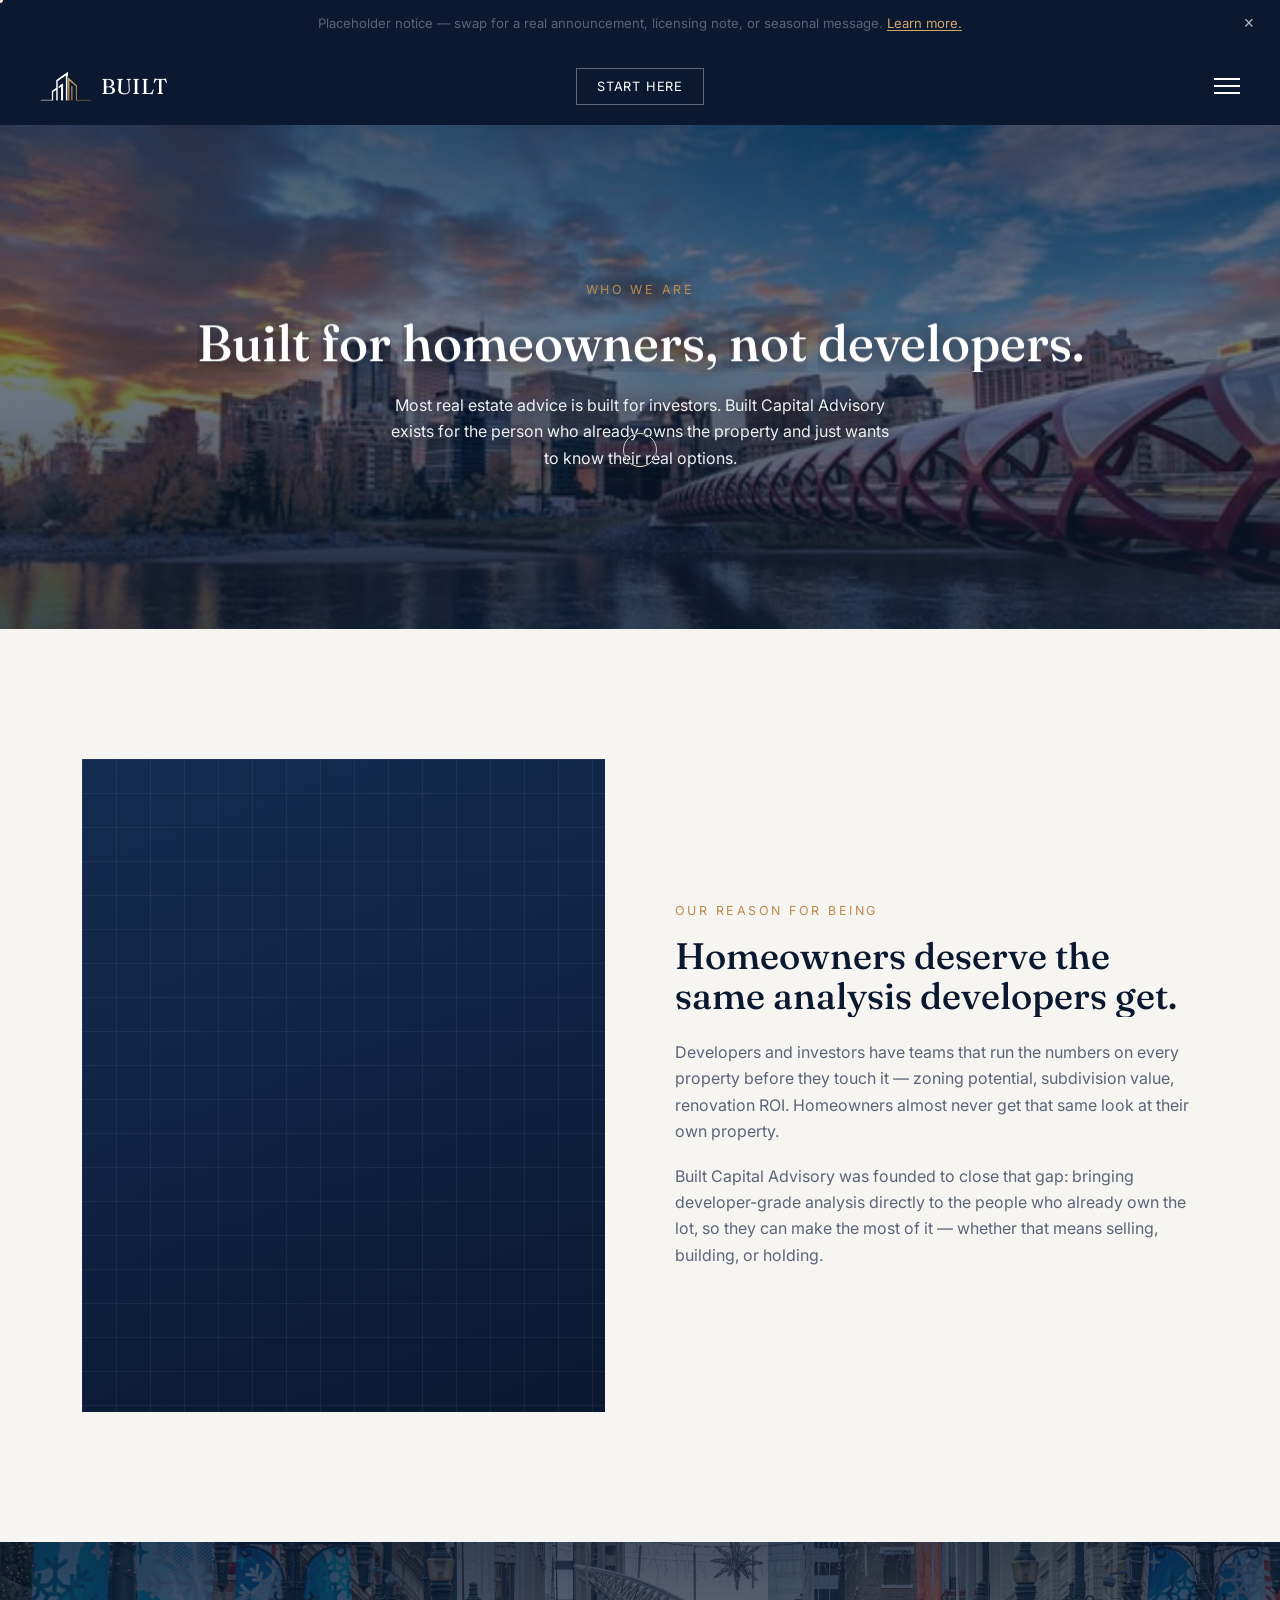
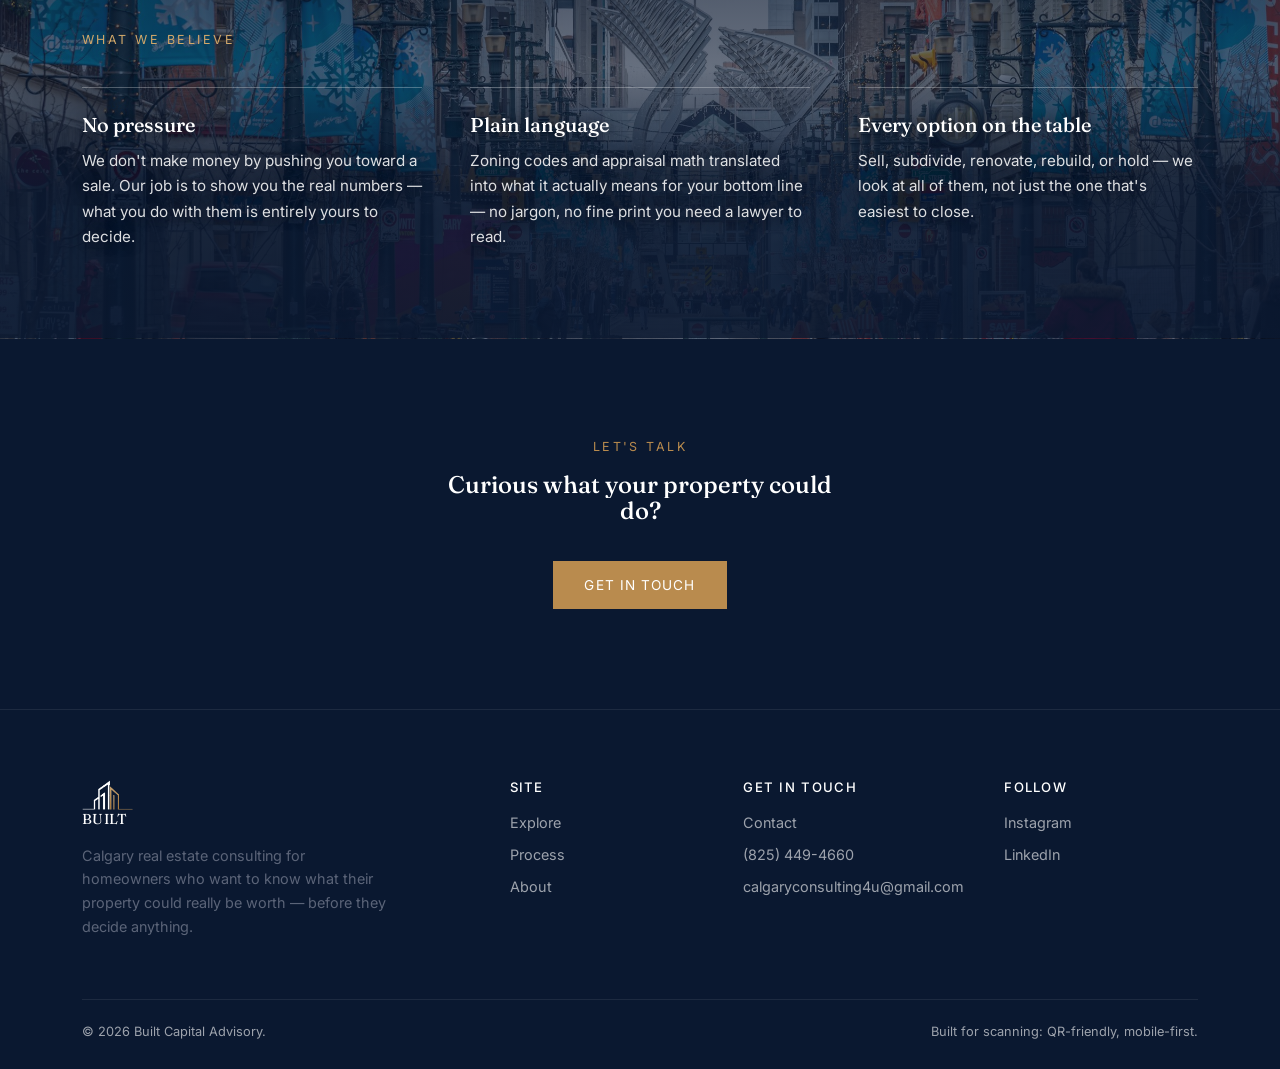
==== about.html @ ca054c9b "Initial commit: Built Capital Advisory site Static multi-page site for a Calgary real estate develop" ====
<!DOCTYPE html>
<html lang="en">
<head>
<meta charset="UTF-8">
<meta name="viewport" content="width=device-width, initial-scale=1.0">
<title>About — Built Capital Advisory | Calgary</title>
<link rel="preconnect" href="https://fonts.googleapis.com">
<link rel="preconnect" href="https://fonts.gstatic.com" crossorigin>
<link href="https://fonts.googleapis.com/css2?family=Fraunces:ital,opsz,wght@0,9..144,400;0,9..144,500;1,9..144,400&family=Inter:wght@400;500;600&display=swap" rel="stylesheet">
<link rel="stylesheet" href="css/style.css?v=57">
</head>
<body>

<div class="alert-bar" id="alertBar">
  <div class="alert-bar__inner">
    <p style="margin:0;">Placeholder notice — swap for a real announcement, licensing note, or seasonal message. <a href="contact.html">Learn more.</a></p>
    <button class="alert-bar__close" aria-label="Close alert banner">&times;</button>
  </div>
</div>

<nav class="nav">
  <a href="index.html" class="nav-logo"><img src="assets/img/built-icon-dark.png" alt="Built Capital Advisory" class="nav-logo__icon">BUILT</a>
  <a href="index.html" class="nav-cta">Start Here</a>
  <button class="nav-toggle" aria-label="Menu" aria-expanded="false">
    <span class="nav-toggle__bar"></span>
    <span class="nav-toggle__bar"></span>
    <span class="nav-toggle__bar"></span>
  </button>
</nav>

<div class="menu-scrim" id="menuScrim"></div>

<div class="mobile-menu" id="mobileMenu">
  <ul class="mobile-menu__links">
    <li><a href="explore.html">Explore</a></li>
    <li><a href="process.html">Process</a></li>
    <li><a href="about.html" class="active">About</a></li>
    <li><a href="contact.html">Contact</a></li>
  </ul>
  <div class="mobile-menu__divider"></div>
  <a href="index.html" class="mobile-menu__cta">Start Here</a>
</div>

<header class="page-hero page-hero--image" style="background-image:url('assets/img/about-hero.jpg')">
  <div class="gate-video-overlay page-hero__overlay" aria-hidden="true"></div>

  <span class="eyebrow">Who We Are</span>
  <h1 class="text-reveal">Built for homeowners, not developers.</h1>
  <p>Most real estate advice is built for investors. Built Capital Advisory exists for the person who already owns the property and just wants to know their real options.</p>
</header>

<section class="section">
  <div class="container split">
    <div class="media"></div>
    <div class="reveal">
      <span class="eyebrow">Our Reason for Being</span>
      <h2 class="text-reveal" style="font-size:clamp(1.6rem,3.2vw,2.3rem); margin-bottom:22px;">Homeowners deserve the same analysis developers get.</h2>
      <p style="margin-bottom:18px;">Developers and investors have teams that run the numbers on every property before they touch it — zoning potential, subdivision value, renovation ROI. Homeowners almost never get that same look at their own property.</p>
      <p>Built Capital Advisory was founded to close that gap: bringing developer-grade analysis directly to the people who already own the lot, so they can make the most of it — whether that means selling, building, or holding.</p>
    </div>
  </div>
</section>

<section class="section-tight beliefs">
  <div class="container">
    <span class="eyebrow reveal">What We Believe</span>
    <div class="belief-grid reveal">
      <div class="belief">
        <h3>No pressure</h3>
        <p>We don't make money by pushing you toward a sale. Our job is to show you the real numbers — what you do with them is entirely yours to decide.</p>
      </div>
      <div class="belief">
        <h3>Plain language</h3>
        <p>Zoning codes and appraisal math translated into what it actually means for your bottom line — no jargon, no fine print you need a lawyer to read.</p>
      </div>
      <div class="belief">
        <h3>Every option on the table</h3>
        <p>Sell, subdivide, renovate, rebuild, or hold — we look at all of them, not just the one that's easiest to close.</p>
      </div>
    </div>
  </div>
</section>

<section class="cta-band">
  <div class="container reveal">
    <span class="eyebrow">Let's Talk</span>
    <h2 class="text-reveal">Curious what your property could do?</h2>
    <div class="btn-row">
      <a href="contact.html" class="btn btn-gold">Get In Touch</a>
    </div>
  </div>
</section>

<footer class="footer">
  <div class="container">
    <div class="footer-grid">
      <div class="footer-brand">
        <a href="index.html" class="nav-logo"><img src="assets/img/built-icon-dark.png" alt="Built Capital Advisory" class="nav-logo__icon">BUILT</a>
        <p>Calgary real estate consulting for homeowners who want to know what their property could really be worth — before they decide anything.</p>
      </div>
      <div>
        <h4>Site</h4>
        <ul>
          <li><a href="explore.html">Explore</a></li>
          <li><a href="process.html">Process</a></li>
          <li><a href="about.html">About</a></li>
        </ul>
      </div>
      <div>
        <h4>Get In Touch</h4>
        <ul>
          <li><a href="contact.html">Contact</a></li>
          <li><a href="tel:+18254494660">(825) 449-4660</a></li>
          <li><a href="mailto:calgaryconsulting4u@gmail.com">calgaryconsulting4u@gmail.com</a></li>
        </ul>
      </div>
      <div>
        <h4>Follow</h4>
        <ul>
          <li><a href="#">Instagram</a></li>
          <li><a href="#">LinkedIn</a></li>
        </ul>
      </div>
    </div>
    <div class="footer-bottom">
      <span>&copy; 2026 Built Capital Advisory.</span>
      <span>Built for scanning: QR-friendly, mobile-first.</span>
    </div>
  </div>
</footer>

<script src="js/main.js?v=57"></script>
</body>
</html>
---- css/style.css ----
/* ============================================================
   Groundwork — design system
   Placeholder brand. Swap colors/logo/copy for the real client.
   ============================================================ */

:root {
  --navy-950: #0a1830;
  --navy-900: #0d1f3d;
  --navy-800: #142c52;
  --navy-700: #1e3a66;
  --gold-500: #b98b4e;
  --gold-400: #d2a86a;
  --gold-100: #f2e6d3;
  --white: #ffffff;
  --offwhite: #f7f5f1;
  --ink: #10182b;
  --muted: #5b6478;
  --line: #e4e1da;

  --serif: "Fraunces", Georgia, serif;
  --sans: "Inter", -apple-system, BlinkMacSystemFont, "Segoe UI", sans-serif;

  --container: 1180px;
}

@media (prefers-color-scheme: dark) {
  :root {
    --offwhite: #f7f5f1;
  }
}

* { box-sizing: border-box; }
html { scroll-behavior: smooth; }

/* Page-flip scrolling, homepage only (the class is added by JS when the
   hero/chooser sections exist). Restricted to touch devices: there,
   native swipe + CSS snap already flips pages nicely. On desktop the JS
   drives the animation instead, and leaving snap on would fight it —
   the browser re-settles the position after the script has landed it. */
@media (hover: none), (pointer: coarse) {
  html.snap-page {
    scroll-snap-type: y mandatory;
  }
}

/* ---------- Logo intro (zoom through the letters) ----------
   A full-screen navy layer with the wordmark cut out as a
   transparent mask. Whatever sits behind (hero video/gradient)
   only shows through the letter shapes. Scaling the layer up
   grows those letter-holes past the viewport edges, so it reads
   as the camera pushing straight through the logo into the site. */
.intro {
  position: fixed;
  inset: 0;
  z-index: 500;
  background: var(--navy-950);
  -webkit-mask-image: url("data:image/svg+xml,%3Csvg xmlns='http://www.w3.org/2000/svg' viewBox='0 0 100 100'%3E%3Crect width='100' height='100' fill='white'/%3E%3Ctext x='50' y='58' text-anchor='middle' font-family='Arial, Helvetica, sans-serif' font-weight='900' font-size='17' letter-spacing='1' fill='black'%3EBUILT%3C/text%3E%3C/svg%3E");
  mask-image: url("data:image/svg+xml,%3Csvg xmlns='http://www.w3.org/2000/svg' viewBox='0 0 100 100'%3E%3Crect width='100' height='100' fill='white'/%3E%3Ctext x='50' y='58' text-anchor='middle' font-family='Arial, Helvetica, sans-serif' font-weight='900' font-size='17' letter-spacing='1' fill='black'%3EBUILT%3C/text%3E%3C/svg%3E");
  -webkit-mask-repeat: no-repeat;
  mask-repeat: no-repeat;
  -webkit-mask-position: center;
  mask-position: center;
  -webkit-mask-size: 60% auto;
  mask-size: 60% auto;
  transform: scale(1);
  cursor: pointer;
}
.intro.zoom {
  transform: scale(26);
  transition: transform 1.7s cubic-bezier(.76, 0, .24, 1);
}
.intro.hide {
  opacity: 0;
  transition: opacity .5s ease;
}
body.intro-active { overflow: hidden; }

/* ---------- Alert / notice bar ----------
   Sits above the sticky nav in normal document flow. Collapsing
   its max-height (rather than toggling display) is what lets the
   close animate smoothly, with the sticky nav simply following
   along automatically since it's just the next thing in flow. */
.alert-bar {
  background: var(--navy-950);
  overflow: hidden;
  max-height: 60px;
  transition: max-height .45s cubic-bezier(.65, 0, .35, 1), opacity .3s ease .1s;
}
.alert-bar.is-closed {
  max-height: 0;
  opacity: 0;
  transition: max-height .45s cubic-bezier(.65, 0, .35, 1), opacity .2s ease;
}
.alert-bar__inner {
  position: relative;
  display: flex;
  align-items: center;
  justify-content: center;
  flex-wrap: wrap;
  gap: 6px 10px;
  padding: 13px 56px;
  font-size: 0.82rem;
  color: rgba(255,255,255,0.85);
  text-align: center;
}
.alert-bar__inner a {
  color: var(--gold-400);
  text-decoration: underline;
  text-underline-offset: 2px;
}
.alert-bar__close {
  position: absolute;
  right: 18px;
  top: 50%;
  transform: translateY(-50%);
  width: 26px;
  height: 26px;
  border: none;
  background: none;
  color: rgba(255,255,255,0.7);
  font-size: 1.1rem;
  line-height: 1;
  cursor: pointer;
  transition: transform .3s ease, color .2s ease;
}
.alert-bar__close:hover {
  color: var(--gold-400);
  transform: translateY(-50%) rotate(90deg);
}

/* ---------- Scroll text reveal (word cascade) ----------
   Each word is wrapped in an overflow-hidden mask with an inner
   span translated below its own baseline; scrolling the heading
   into view slides every word up into place in sequence. */
.tr-word {
  display: inline-block;
  overflow: hidden;
  vertical-align: top;
}
.tr-word-inner {
  display: inline-block;
  transform: translateY(115%);
  transition: transform .7s cubic-bezier(.16, 1, .3, 1);
  will-change: transform;
}
.text-reveal.is-visible .tr-word-inner {
  transform: translateY(0);
}

/* ---------- Entry gate (persona selector) ---------- */
.gate {
  position: relative;
  overflow: hidden;
  /* Minus the sticky nav: it sits above these sections permanently, so
     a full 100svh section is always taller than the space left to show
     it and gets clipped. */
  min-height: calc(100svh - var(--nav-h, 0px));
  background: radial-gradient(120% 120% at 50% 0%, var(--navy-800) 0%, var(--navy-950) 60%);
  color: var(--white);
  display: flex;
  flex-direction: column;
  align-items: center;
  justify-content: center;
  text-align: center;
  padding: 48px 24px 64px;
}

/* Full-bleed hero video. The poster carries the visual on its own, so
   phones and save-data connections get the image and never pay for the
   4.7MB download — this site's traffic comes off QR codes on flyers. */
.gate-video,
.gate-video-overlay {
  position: absolute;
  inset: 0;
  z-index: 0;
  pointer-events: none;
}
.gate-video {
  width: 100%;
  height: 100%;
  object-fit: cover;
}
.gate-video-overlay {
  /* Night footage is already dark, so this stays light — just enough to
     hold the type legible and tie the video to the navy palette. */
  background:
    linear-gradient(180deg,
      rgba(10,24,48,0.45) 0%,
      rgba(10,24,48,0.22) 40%,
      rgba(10,24,48,0.62) 100%);
}
/* Keep the gate's own content above the video layers. */
.gate > *:not(.gate-video):not(.gate-video-overlay):not(.scroll-arrow) {
  position: relative;
  z-index: 1;
}

/* Hero statement + supporting lede */
.gate-statement {
  color: var(--white);
  font-size: clamp(2.2rem, 5.6vw, 4rem);
  max-width: 17ch;
  text-shadow: 0 2px 30px rgba(5, 12, 26, 0.55);
}
.gate-lede {
  margin-top: 26px;
  max-width: 62ch;
  font-size: 1.12rem;
  line-height: 1.7;
  color: rgba(255,255,255,0.86);
  text-shadow: 0 1px 20px rgba(5, 12, 26, 0.6);
}

/* Down arrow — anchors to the chooser section below */
.gate > .scroll-arrow {
  position: absolute;
  bottom: 40px;
  left: 50%;
  transform: translateX(-50%);
  z-index: 1;
  display: flex;
  flex-direction: column;
  align-items: center;
  gap: 12px;
  color: rgba(255,255,255,0.75);
  transition: color .25s ease;
}
.gate > .scroll-arrow:hover { color: var(--gold-400); }
.scroll-arrow__label {
  font-size: 0.72rem;
  letter-spacing: 0.22em;
  text-transform: uppercase;
}
.scroll-arrow__chevron {
  width: 12px;
  height: 12px;
  border-right: 1.5px solid currentColor;
  border-bottom: 1.5px solid currentColor;
  transform: rotate(45deg);
  animation: arrowNudge 2s ease-in-out infinite;
}
@keyframes arrowNudge {
  0%, 100% { transform: rotate(45deg) translate(0, 0); }
  50%      { transform: rotate(45deg) translate(4px, 4px); }
}

/* Solution section — same footage, heavier scrim since this screen is
   text-and-numbers rather than a single headline. */
.solution {
  position: relative;
  overflow: hidden;
  min-height: calc(100svh - var(--nav-h, 0px));
  background: var(--navy-950);
  color: var(--white);
  display: flex;
  align-items: center;
  justify-content: center;
  text-align: center;
  padding: 56px 24px 64px;
}
/* Same scrim as the hero, so this footage reads just as strongly. It's
   bright daylight rather than a night skyline, so the type below leans
   on its own shadows to stay legible at this lighter setting. */
.solution-overlay {
  background:
    linear-gradient(180deg,
      rgba(10,24,48,0.45) 0%,
      rgba(10,24,48,0.22) 40%,
      rgba(10,24,48,0.62) 100%);
}
.solution-inner {
  position: relative;
  z-index: 1;
  width: 100%;
  max-width: var(--container);
}
/* White here too, matching the hero — gold washes out against a bright
   sky at this scrim level. */
.solution .hero-eyebrow {
  color: var(--white);
  font-weight: 500;
  text-shadow: 0 1px 14px rgba(5, 12, 26, 0.85);
}
.solution-statement {
  color: var(--white);
  font-size: clamp(1.8rem, 4.2vw, 3rem);
  max-width: 22ch;
  margin: 0 auto;
  text-shadow: 0 2px 10px rgba(5, 12, 26, 0.75), 0 2px 34px rgba(5, 12, 26, 0.6);
}
.solution-lede {
  margin: 24px auto 0;
  max-width: 62ch;
  font-size: 1.08rem;
  line-height: 1.7;
  color: rgba(255,255,255,0.92);
  text-shadow: 0 1px 12px rgba(5, 12, 26, 0.85);
}
.solution .stat-num {
  text-shadow: 0 2px 14px rgba(5, 12, 26, 0.8);
}
.solution .stat-label {
  color: rgba(255,255,255,0.8);
  text-shadow: 0 1px 10px rgba(5, 12, 26, 0.85);
}
.stat-row {
  margin-top: 68px;
  display: grid;
  grid-template-columns: repeat(3, 1fr);
  gap: 28px;
}
.stat-block {
  padding: 30px 20px;
  border-top: 1px solid rgba(255,255,255,0.18);
}
@media (max-width: 760px) {
  .stat-row { grid-template-columns: 1fr; gap: 6px; }
  .solution { padding-top: 96px; }
}

/* Chooser section — one full screen below the hero */
.gate-choose {
  position: relative;
  overflow: hidden;
  min-height: calc(100svh - var(--nav-h, 0px));
  background:
    radial-gradient(120% 120% at 50% 0%, var(--navy-800) 0%, var(--navy-950) 60%);
  color: var(--white);
  display: flex;
  flex-direction: column;
  align-items: center;
  justify-content: center;
  text-align: center;
  padding: 48px 24px 64px;
}
/* Street-scene backdrop. A pseudo-element rather than a plain
   background-image so the photo and its scrim can be layered without
   touching the markup. */
.gate-choose::before {
  content: "";
  position: absolute;
  inset: 0;
  z-index: 0;
  background-image:
    linear-gradient(180deg,
      rgba(10,24,48,0.74) 0%,
      rgba(10,24,48,0.58) 30%,
      rgba(10,24,48,0.88) 58%,
      rgba(10,24,48,0.93) 100%),
    url("../assets/img/chooser-bg.jpg");
  background-size: cover, cover;
  background-position: center, center;
}
.gate-choose > * {
  position: relative;
  z-index: 1;
}
.gate-choose h2 {
  color: var(--white);
  font-size: clamp(1.9rem, 4.4vw, 3rem);
  max-width: 18ch;
  margin-top: 6px;
}
.gate-choose__lede {
  margin-top: 18px;
  max-width: 46ch;
  color: rgba(255,255,255,0.68);
  font-size: 1.05rem;
}

/* Snap points: one scroll commits to the next full section. The hero's
   scroll-margin is set from JS to its own offset, so it snaps to a true
   zero scroll position instead of yanking the alert bar out of view.
   The footer is a snap point too — without one, mandatory snapping
   would refuse to let the page rest down there at all. */
@media (hover: none), (pointer: coarse) {
  /* Same reasoning as the desktop flip targets: offset by the nav so a
     snapped section sits below it instead of partly behind it. */
  html.snap-page .gate,
  html.snap-page .solution,
  html.snap-page .gate-choose {
    scroll-snap-align: start;
    scroll-margin-top: var(--nav-h, 0px);
  }
}
/* White rather than gold here — the gold tone gets lost against the
   lit windows in the video behind it. */
.gate .hero-eyebrow {
  margin-bottom: 22px;
  color: var(--white);
  font-weight: 500;
  text-shadow: 0 1px 16px rgba(5, 12, 26, 0.75);
}
.gate h1 {
  color: var(--white);
  font-size: clamp(2rem, 5vw, 3.4rem);
  max-width: 18ch;
}
.gate > p {
  margin-top: 20px;
  color: rgba(255,255,255,0.68);
  max-width: 46ch;
  font-size: 1.05rem;
}
.gate-grid {
  margin-top: 56px;
  display: grid;
  grid-template-columns: repeat(3, 1fr);
  gap: 48px;
  width: 100%;
  max-width: var(--container);
}
/* No panel, no border box. Boxed cards over a busy street photo read as
   cluttered stripes, with the scene showing through every gap. A rule
   above each column does the separating instead — same treatment as the
   stat blocks a section earlier. */
.gate-card {
  border-top: 1px solid rgba(255,255,255,0.28);
  padding: 26px 4px 0;
  text-align: left;
  display: flex;
  flex-direction: column;
  gap: 14px;
  transition: transform .35s ease, border-color .35s ease;
  text-shadow: 0 1px 14px rgba(5, 12, 26, 0.9);
}
.gate-card:hover {
  transform: translateY(-4px);
  border-color: var(--gold-400);
}
.gate-card h3 { color: var(--white); font-size: 1.3rem; }
.gate-card p { color: rgba(255,255,255,0.65); font-size: 0.92rem; }
.gate-card__cta {
  margin-top: auto;
  padding-top: 10px;
  font-size: 0.8rem;
  letter-spacing: 0.06em;
  text-transform: uppercase;
  color: var(--gold-400);
}
.gate-skip {
  margin-top: 44px;
  font-size: 0.85rem;
  color: rgba(255,255,255,0.5);
  border-bottom: 1px solid transparent;
  transition: color .2s ease, border-color .2s ease;
}
.gate-skip:hover { color: var(--white); border-color: rgba(255,255,255,0.4); }

@media (max-width: 860px) {
  .gate-grid { grid-template-columns: 1fr; }
}

/* ---------- Persona form pages ---------- */
.form-hero {
  background: var(--navy-950);
  color: var(--white);
  padding: 110px 0 70px;
  text-align: center;
}
.form-hero h1 { color: var(--white); font-size: clamp(2rem, 4.4vw, 3rem); }
.form-hero p { max-width: 50ch; margin: 18px auto 0; color: rgba(255,255,255,0.68); }

.form-followup {
  display: none;
  text-align: center;
  padding: 50px 40px;
  border: 1px solid var(--line);
  background: var(--white);
}
.form-followup.is-visible { display: block; }
.form-followup h3 { margin-bottom: 14px; font-size: 1.4rem; }
.form-followup p { max-width: 42ch; margin: 0 auto 28px; }

/* ---------- Custom cursor ---------- */
.has-custom-cursor, .has-custom-cursor a, .has-custom-cursor button {
  cursor: none;
}
.cursor-dot, .cursor-ring {
  position: fixed;
  top: 0; left: 0;
  pointer-events: none;
  z-index: 9999;
  border-radius: 50%;
  transform: translate(-50%, -50%);
  mix-blend-mode: difference;
}
.cursor-dot {
  width: 6px; height: 6px;
  background: var(--white);
  transition: transform .05s linear;
}
.cursor-ring {
  width: 34px; height: 34px;
  margin-left: -17px;
  margin-top: -17px;
  border: 1px solid var(--white);
  transition: width .25s ease, height .25s ease, margin .25s ease, opacity .25s ease, border-color .25s ease;
}
.cursor-active .cursor-ring {
  width: 56px; height: 56px;
  margin-left: -28px;
  margin-top: -28px;
  border-color: var(--gold-400);
}
.cursor-active .cursor-dot { opacity: 0; }
body {
  margin: 0;
  font-family: var(--sans);
  color: var(--ink);
  background: var(--offwhite);
  -webkit-font-smoothing: antialiased;
  overflow-x: hidden;
}
img { max-width: 100%; display: block; }
a { color: inherit; text-decoration: none; }
h1, h2, h3, h4 {
  font-family: var(--serif);
  font-weight: 500;
  line-height: 1.1;
  margin: 0;
  color: var(--navy-950);
}
p { margin: 0; line-height: 1.65; color: var(--muted); }

.container {
  max-width: var(--container);
  margin: 0 auto;
  padding: 0 32px;
}

/* ---------- Nav ---------- */
.nav {
  position: sticky;
  top: 0; left: 0; right: 0;
  z-index: 300;
  /* Grid, not space-between: with three items of unequal width the
     middle one centers in the leftover space rather than the viewport,
     which pushed the CTA off-centre by half the logo/toggle difference.
     A 1fr auto 1fr track centres it regardless of the sides. */
  display: grid;
  grid-template-columns: 1fr auto 1fr;
  align-items: center;
  padding: 20px 40px;
  background: var(--navy-950);
  /* Only box-shadow animates. Transitioning padding would relayout the
     page on every frame, and that fires exactly as a page flip starts —
     it was the main source of the stutter. Height stays constant now. */
  transition: box-shadow .35s ease;
}
.nav.is-scrolled {
  box-shadow: 0 8px 30px rgba(0,0,0,.18);
}
.nav-logo {
  font-family: var(--serif);
  font-size: 1.35rem;
  letter-spacing: 0.02em;
  color: var(--white);
  display: flex;
  align-items: center;
  gap: 10px;
  justify-self: start;
}
.nav-logo__icon {
  height: 30px;
  width: auto;
  flex-shrink: 0;
}
.nav-cta {
  justify-self: center;
  border: 1px solid rgba(255,255,255,0.35);
  padding: 10px 20px;
  font-size: 0.8rem;
  letter-spacing: 0.06em;
  text-transform: uppercase;
  color: var(--white);
  transition: all .2s ease;
}
.nav-cta:hover { background: var(--gold-500); border-color: var(--gold-500); }

/* Hamburger icon: three bars that morph into an X. This is the
   site's only nav trigger at every viewport width — there's no
   separate always-visible desktop link row. */
.nav-toggle {
  display: block;
  justify-self: end;
  position: relative;
  width: 26px;
  height: 16px;
  background: none;
  border: none;
  padding: 0;
  cursor: pointer;
  flex-shrink: 0;
}
.nav-toggle__bar {
  position: absolute;
  left: 0; right: 0;
  height: 2px;
  background: var(--white);
  transition: transform .35s cubic-bezier(.65,0,.35,1), opacity .2s ease, top .35s cubic-bezier(.65,0,.35,1);
}
.nav-toggle__bar:nth-child(1) { top: 0; }
.nav-toggle__bar:nth-child(2) { top: 7px; }
.nav-toggle__bar:nth-child(3) { top: 14px; }
.nav-toggle.is-open .nav-toggle__bar:nth-child(1) { top: 7px; transform: rotate(45deg); }
.nav-toggle.is-open .nav-toggle__bar:nth-child(2) { opacity: 0; }
.nav-toggle.is-open .nav-toggle__bar:nth-child(3) { top: 7px; transform: rotate(-45deg); }

/* Left-side sliding nav drawer, matching the reference site: a
   panel over roughly a third of the screen, background dimmed but
   still visible behind it, left-aligned uppercase link list that
   staggers in bottom-to-top with a slight diagonal settle. */
.menu-scrim {
  position: fixed;
  inset: 0;
  z-index: 240;
  background: rgba(5, 12, 26, 0.72);
  opacity: 0;
  visibility: hidden;
  transition: opacity .8s ease, visibility 0s linear .8s;
}
.menu-scrim.is-open {
  opacity: 1;
  visibility: visible;
  transition: opacity .6s ease;
}

.mobile-menu {
  position: fixed;
  top: 0; left: 0; bottom: 0;
  width: min(440px, 86vw);
  z-index: 250;
  background: var(--navy-950);
  display: flex;
  flex-direction: column;
  justify-content: center;
  padding: 60px 48px;
  box-shadow: 40px 0 90px rgba(0,0,0,0.35);
  opacity: 0;
  visibility: hidden;
  transition: opacity .8s ease, visibility 0s linear .8s;
}
.mobile-menu.is-open {
  opacity: 1;
  visibility: visible;
  transition: opacity .7s ease;
}
.mobile-menu__links {
  list-style: none;
  margin: 0;
  padding: 0;
  display: flex;
  flex-direction: column;
  align-items: flex-start;
  gap: 24px;
}
.mobile-menu__links a {
  font-family: var(--sans);
  font-weight: 600;
  font-size: 1.05rem;
  letter-spacing: 0.08em;
  text-transform: uppercase;
  color: var(--white);
  opacity: 0;
  transform: translate(26px, 16px);
  transition: opacity .6s cubic-bezier(.4,0,1,1), transform .6s cubic-bezier(.4,0,1,1);
}
.mobile-menu.is-open .mobile-menu__links a {
  opacity: 1;
  transform: translate(0, 0);
  transition: opacity .65s cubic-bezier(.16,1,.3,1), transform .65s cubic-bezier(.16,1,.3,1);
}
.mobile-menu__divider {
  width: 100%;
  height: 1px;
  background: rgba(255,255,255,0.15);
  margin: 34px 0;
}
.mobile-menu__cta {
  align-self: flex-start;
  border: 1px solid rgba(255,255,255,0.4);
  border-radius: 999px;
  padding: 14px 30px;
  font-size: 0.8rem;
  letter-spacing: 0.08em;
  text-transform: uppercase;
  color: var(--white);
  background: none;
  opacity: 0;
  transform: translate(26px, 16px);
  transition: opacity .6s cubic-bezier(.4,0,1,1), transform .6s cubic-bezier(.4,0,1,1), background .2s ease, border-color .2s ease;
}
.mobile-menu.is-open .mobile-menu__cta {
  opacity: 1;
  transform: translate(0, 0);
  transition: opacity .65s cubic-bezier(.16,1,.3,1), transform .65s cubic-bezier(.16,1,.3,1), background .2s ease, border-color .2s ease;
}
.mobile-menu__cta:hover {
  background: var(--gold-500);
  border-color: var(--gold-500);
}
body.menu-open { overflow: hidden; }

/* ---------- Hero ---------- */
.hero {
  min-height: 100svh;
  background: radial-gradient(120% 120% at 50% 0%, var(--navy-800) 0%, var(--navy-950) 60%);
  color: var(--white);
  display: flex;
  flex-direction: column;
  align-items: center;
  justify-content: center;
  text-align: center;
  padding: 90px 24px 80px;
  position: relative;
  overflow: hidden;
}
/* Bow River / Centre Street Bridge backdrop. The old faint grid texture
   is gone — a grid laid over a photograph just reads as noise. */
.hero::before {
  content: "";
  position: absolute;
  inset: 0;
  z-index: 0;
  background-image:
    linear-gradient(180deg,
      rgba(10,24,48,0.72) 0%,
      rgba(10,24,48,0.52) 38%,
      rgba(10,24,48,0.82) 100%),
    url("../assets/img/explore-hero.jpg");
  background-size: cover, cover;
  background-position: center, center;
  pointer-events: none;
}
.hero > * {
  position: relative;
  z-index: 1;
}
.hero h1,
.hero .hero-eyebrow {
  text-shadow: 0 2px 22px rgba(5, 12, 26, 0.7);
}
.hero > p {
  text-shadow: 0 1px 16px rgba(5, 12, 26, 0.8);
}
.hero-eyebrow {
  font-size: 0.8rem;
  letter-spacing: 0.22em;
  text-transform: uppercase;
  color: var(--gold-400);
  margin-bottom: 26px;
  opacity: 0;
  animation: rise .8s ease forwards .1s;
}
.hero h1 {
  font-size: clamp(2.4rem, 6vw, 4.6rem);
  color: var(--white);
  max-width: 16ch;
  opacity: 0;
  animation: rise .9s ease forwards .25s;
}
.hero h1 em {
  font-style: italic;
  color: var(--gold-400);
}
.hero p {
  margin-top: 26px;
  font-size: 1.1rem;
  color: rgba(255,255,255,0.72);
  max-width: 44ch;
  opacity: 0;
  animation: rise .9s ease forwards .4s;
}
.hero-actions {
  margin-top: 44px;
  display: flex;
  gap: 18px;
  opacity: 0;
  animation: rise .9s ease forwards .55s;
}
@keyframes rise {
  from { opacity: 0; transform: translateY(18px); }
  to { opacity: 1; transform: translateY(0); }
}

.btn {
  display: inline-flex;
  align-items: center;
  gap: 10px;
  padding: 15px 30px;
  font-size: 0.85rem;
  letter-spacing: 0.08em;
  text-transform: uppercase;
  border: 1px solid transparent;
  cursor: pointer;
  position: relative;
  overflow: hidden;
  isolation: isolate;
  transition: transform .25s ease, border-color .25s ease, color .25s ease;
}
.btn::before {
  content: "";
  position: absolute;
  inset: 0;
  transform: translateX(-102%);
  transition: transform .45s cubic-bezier(.16,1,.3,1);
  z-index: -1;
}
.btn:hover::before { transform: translateX(0); }
.btn-gold { background: var(--gold-500); color: var(--white); }
.btn-gold::before { background: var(--gold-400); }
.btn-gold:hover { transform: translateY(-2px); }
.btn-ghost { border-color: rgba(255,255,255,0.35); color: var(--white); }
.btn-ghost::before { background: rgba(255,255,255,0.12); }
.btn-ghost:hover { border-color: var(--white); }
.btn-navy { background: var(--navy-950); color: var(--white); }
.btn-navy::before { background: var(--navy-800); }
.btn-navy:hover { transform: translateY(-2px); }

.scroll-cue {
  position: absolute;
  bottom: 36px;
  left: 50%;
  transform: translateX(-50%);
  display: flex;
  flex-direction: column;
  align-items: center;
  gap: 10px;
  color: rgba(255,255,255,0.5);
  font-size: 0.72rem;
  letter-spacing: 0.18em;
  text-transform: uppercase;
}
.scroll-cue::after {
  content: "";
  width: 1px; height: 40px;
  background: linear-gradient(rgba(255,255,255,0.6), transparent);
  animation: scrollpulse 1.8s ease infinite;
}
@keyframes scrollpulse {
  0% { transform: scaleY(0); transform-origin: top; }
  50% { transform: scaleY(1); transform-origin: top; }
  50.01% { transform-origin: bottom; }
  100% { transform: scaleY(0); transform-origin: bottom; }
}

/* ---------- Reveal on scroll ---------- */
.reveal {
  opacity: 0;
  transform: translateY(28px);
  transition: opacity .8s ease, transform .8s ease;
}
.reveal.is-visible {
  opacity: 1;
  transform: translateY(0);
}

/* ---------- Section basics ---------- */
.section {
  padding: 130px 0;
}
.section-tight { padding: 90px 0; }
.section-dark {
  background: var(--navy-950);
  color: var(--white);
}
.section-dark p { color: rgba(255,255,255,0.65); }
.section-dark h2, .section-dark h3 { color: var(--white); }

.eyebrow {
  font-size: 0.78rem;
  letter-spacing: 0.2em;
  text-transform: uppercase;
  color: var(--gold-500);
  margin-bottom: 18px;
  display: block;
}

/* ---------- Step sections (the "step by step" narrative) ---------- */
.step {
  display: grid;
  grid-template-columns: 120px 1fr;
  gap: 48px;
  align-items: start;
  padding: 70px 0;
  border-top: 1px solid var(--line);
}
.step:first-of-type { border-top: none; }
.step-number {
  font-family: var(--serif);
  font-size: 4rem;
  color: var(--gold-500);
  line-height: 1;
}
.step-content h3 {
  font-size: clamp(1.6rem, 3vw, 2.3rem);
  margin-bottom: 18px;
  max-width: 20ch;
}
.step-content p {
  max-width: 56ch;
  font-size: 1.05rem;
}
@media (max-width: 720px) {
  .step { grid-template-columns: 1fr; gap: 16px; }
  .step-number { font-size: 2.6rem; }
}

/* ---------- Expandable step rows ----------
   Full-width bars stacked vertically: image backdrop, title left,
   chevron right. Clicking one opens its copy; one open at a time. */
.step-grid {
  display: grid;
  grid-template-columns: 1fr;
  gap: 10px;
}
.step-card {
  position: relative;
  isolation: isolate;
  overflow: hidden;
  display: flex;
  flex-direction: column;
  background-color: var(--navy-900);
  background-size: cover;
  background-repeat: no-repeat;
  background-position: center;
  /* Height is set in px by JS so it can actually animate. Because each
     card's ratio matches its image, "cover" lands on the whole photo at
     the open height — no contain swap, so nothing pops mid-roll. */
  min-height: 190px;
  transition: min-height .55s cubic-bezier(.16,1,.3,1);
}
/* Scrim over the photo, deepening while open so the body copy reads. */
.step-card::before {
  content: "";
  position: absolute;
  inset: 0;
  z-index: -1;
  background:
    linear-gradient(90deg,
      rgba(10,24,48,0.78) 0%,
      rgba(10,24,48,0.46) 42%,
      rgba(10,24,48,0.22) 100%);
  transition: background .45s ease;
}
.step-card.is-open::before {
  background:
    linear-gradient(90deg,
      rgba(10,24,48,0.88) 0%,
      rgba(10,24,48,0.68) 45%,
      rgba(10,24,48,0.44) 100%);
}

.step-card__toggle {
  appearance: none;
  background: none;
  border: none;
  cursor: pointer;
  text-align: left;
  color: var(--white);
  /* Tall enough to actually show the photograph rather than a sliver of
     it; the title centres itself in that band. */
  min-height: 190px;
  padding: 22px 30px;
  width: 100%;
  display: flex;
  align-items: center;
  gap: 18px;
  font: inherit;
}
.step-card__num {
  font-family: var(--serif);
  font-size: 0.9rem;
  color: var(--gold-400);
  letter-spacing: 0.08em;
  flex-shrink: 0;
}
.step-card__title {
  font-family: var(--serif);
  font-size: 1.3rem;
  line-height: 1.25;
  color: var(--white);
  text-shadow: 0 1px 14px rgba(5,12,26,0.85);
}
/* Chevron that flips when the row opens. */
.step-card__icon {
  margin-left: auto;
  flex-shrink: 0;
  width: 12px;
  height: 12px;
  border-right: 1.5px solid currentColor;
  border-bottom: 1.5px solid currentColor;
  transform: rotate(45deg) translate(-2px, -2px);
  transition: transform .45s cubic-bezier(.16,1,.3,1);
}
.step-card.is-open .step-card__icon {
  transform: rotate(225deg) translate(-2px, -2px);
}

.step-card__body {
  padding: 0 30px;
  display: grid;
  grid-template-rows: 0fr;
  opacity: 0;
  transition: grid-template-rows .45s cubic-bezier(.16,1,.3,1),
              opacity .35s ease,
              padding-bottom .45s ease;
}
.step-card.is-open .step-card__body {
  grid-template-rows: 1fr;
  opacity: 1;
  padding-bottom: 30px;
}
/* grid-template-rows 0fr -> 1fr animates height without a fixed max. */
.step-card__body > * { min-height: 0; }
.step-card__body p {
  max-width: 62ch;
  color: rgba(255,255,255,0.9);
  font-size: 0.97rem;
  text-shadow: 0 1px 12px rgba(5,12,26,0.85);
  overflow: hidden;
}
.step-card__link {
  display: inline-block;
  /* Grid items stretch by default, which ran the underline the whole
     width of the row instead of just under the words. */
  justify-self: start;
  margin-top: 14px;
  font-size: 0.8rem;
  letter-spacing: 0.08em;
  text-transform: uppercase;
  color: var(--gold-400);
  border-bottom: 1px solid currentColor;
  padding-bottom: 2px;
}
.step-card__link:hover { color: var(--white); }

@media (max-width: 860px) {
  .step-card__toggle { min-height: 140px; padding: 20px 22px; gap: 14px; }
  .step-card__title { font-size: 1.1rem; }
  .step-card__body { padding: 0 22px; }
  .step-card.is-open .step-card__body { padding-bottom: 24px; }
}

/* ---------- Stats ---------- */
.stats-grid {
  display: grid;
  grid-template-columns: repeat(4, 1fr);
  gap: 1px;
  background: rgba(255,255,255,0.1);
  border: 1px solid rgba(255,255,255,0.1);
}
.stat {
  background: var(--navy-950);
  padding: 46px 30px;
  text-align: center;
  transition: background .3s ease, transform .3s ease;
}
.stat:hover {
  background: var(--navy-900);
  transform: translateY(-4px);
}
.stat-num {
  font-family: var(--serif);
  font-size: clamp(2rem, 3.6vw, 3rem);
  color: var(--gold-400);
}
.stat-label {
  margin-top: 10px;
  font-size: 0.8rem;
  letter-spacing: 0.08em;
  text-transform: uppercase;
  color: rgba(255,255,255,0.6);
}
@media (max-width: 860px) {
  .stats-grid { grid-template-columns: repeat(2, 1fr); }
}

/* ---------- Map / locations ---------- */
.map-wrap {
  position: relative;
  height: 460px;
  background: var(--navy-900);
  border: 1px solid rgba(255,255,255,0.08);
  overflow: hidden;
  z-index: 0; /* keep Leaflet's panes under the sticky nav */
}

/* Leaflet overrides — the default chrome is light and fights the section */
.map-wrap .leaflet-container {
  height: 100%;
  width: 100%;
  background: var(--navy-900);
  font-family: var(--sans);
}
.map-marker__dot {
  display: block;
  width: 14px;
  height: 14px;
  border-radius: 50%;
  background: var(--gold-400);
  box-shadow: 0 0 0 0 rgba(210,168,106,0.6);
  animation: pulse 2.4s ease infinite;
}
.map-wrap .leaflet-popup-content-wrapper,
.map-wrap .leaflet-popup-tip {
  background: var(--navy-950);
  color: var(--white);
  border: 1px solid rgba(255,255,255,0.14);
  border-radius: 2px;
  box-shadow: 0 10px 40px rgba(0,0,0,.45);
}
.map-wrap .leaflet-popup-content {
  margin: 12px 16px;
  font-size: 0.85rem;
  line-height: 1.5;
}
.map-wrap .leaflet-popup-content strong { color: var(--gold-400); }
.map-wrap .leaflet-popup-close-button { color: rgba(255,255,255,0.6) !important; }
.map-wrap .leaflet-control-zoom a {
  background: var(--navy-950);
  color: var(--white);
  border-color: rgba(255,255,255,0.14);
}
.map-wrap .leaflet-control-zoom a:hover { background: var(--navy-800); }
.map-wrap .leaflet-control-attribution {
  background: rgba(10,24,48,0.8);
  color: rgba(255,255,255,0.55);
  font-size: 0.65rem;
}
.map-wrap .leaflet-control-attribution a { color: var(--gold-400); }
.map-grid {
  position: absolute;
  inset: 0;
  background-image:
    linear-gradient(rgba(255,255,255,0.05) 1px, transparent 1px),
    linear-gradient(90deg, rgba(255,255,255,0.05) 1px, transparent 1px);
  background-size: 40px 40px;
}
.map-pin {
  position: absolute;
  transform: translate(-50%, -50%);
}
.map-pin .dot {
  width: 10px; height: 10px;
  border-radius: 50%;
  background: var(--gold-400);
  box-shadow: 0 0 0 0 rgba(210,168,106,0.6);
  animation: pulse 2.4s ease infinite;
  cursor: pointer;
  transition: transform .25s cubic-bezier(.16,1,.3,1);
}
.map-pin:hover .dot { transform: scale(1.6); }
.map-pin:nth-child(2n) .dot { animation-delay: .6s; }
.map-pin:nth-child(3n) .dot { animation-delay: 1.1s; }
@keyframes pulse {
  0% { box-shadow: 0 0 0 0 rgba(210,168,106,0.55); }
  70% { box-shadow: 0 0 0 16px rgba(210,168,106,0); }
  100% { box-shadow: 0 0 0 0 rgba(210,168,106,0); }
}
.map-tooltip {
  position: absolute;
  bottom: 20px;
  left: 50%;
  transform: translateX(-50%);
  white-space: nowrap;
  background: var(--white);
  color: var(--navy-950);
  padding: 8px 14px;
  font-size: 0.78rem;
  opacity: 0;
  pointer-events: none;
  transition: opacity .2s ease, bottom .2s ease;
}
.map-pin:hover .map-tooltip { opacity: 1; bottom: 24px; }
.map-tooltip strong { color: var(--gold-500); }

.locations-list {
  margin-top: 28px;
  display: grid;
  grid-template-columns: repeat(auto-fit, minmax(160px, 1fr));
  gap: 1px;
  background: rgba(255,255,255,0.08);
}
.location-item {
  background: var(--navy-950);
  padding: 18px 20px;
  transition: background .3s ease, transform .3s ease;
}
.location-item:hover {
  background: var(--navy-900);
  transform: translateY(-3px);
}
.location-item .city { color: var(--white); font-size: 0.95rem; }
.location-item .figure { color: var(--gold-400); font-size: 0.8rem; margin-top: 4px; }

/* ---------- Testimonials ---------- */
.testimonial-grid {
  display: grid;
  grid-template-columns: repeat(3, 1fr);
  gap: 28px;
}
.testimonial-card {
  background: var(--white);
  border: 1px solid var(--line);
  padding: 36px 32px;
  display: flex;
  flex-direction: column;
  gap: 22px;
  transition: transform .35s ease, box-shadow .35s ease;
  will-change: transform;
}
.testimonial-card:hover { box-shadow: 0 24px 48px rgba(10,24,48,0.12); }
.testimonial-card .quote-mark {
  font-family: var(--serif);
  font-size: 3rem;
  color: var(--gold-500);
  line-height: 1;
}
.testimonial-card p.quote {
  color: var(--ink);
  font-size: 1rem;
}
.testimonial-author {
  display: flex;
  align-items: center;
  gap: 14px;
  margin-top: auto;
}
.avatar {
  width: 42px; height: 42px;
  border-radius: 50%;
  background: linear-gradient(135deg, var(--gold-400), var(--navy-700));
  flex-shrink: 0;
}
.testimonial-author .name { font-weight: 600; font-size: 0.9rem; color: var(--navy-950); }
.testimonial-author .role { font-size: 0.8rem; color: var(--muted); }

@media (max-width: 960px) {
  .testimonial-grid { grid-template-columns: 1fr; }
}

/* ---------- Cards / grid (services / process pages) ---------- */
.card-grid {
  display: grid;
  grid-template-columns: repeat(3, 1fr);
  gap: 28px;
}
.card {
  background: var(--white);
  border: 1px solid var(--line);
  padding: 38px 32px;
  transition: transform .35s ease, box-shadow .35s ease;
  will-change: transform;
}
.card:hover { box-shadow: 0 24px 48px rgba(10,24,48,0.12); }
.card .icon {
  width: 44px; height: 44px;
  border: 1px solid var(--gold-500);
  margin-bottom: 24px;
  position: relative;
}
.card .icon::after {
  content: "";
  position: absolute;
  inset: 10px;
  background: var(--gold-500);
}
.card h3 { font-size: 1.25rem; margin-bottom: 12px; }
.card p { font-size: 0.95rem; }

@media (max-width: 960px) {
  .card-grid { grid-template-columns: 1fr; }
}

/* ---------- CTA band ---------- */
.cta-band {
  background: var(--navy-950);
  color: var(--white);
  padding: 100px 0;
  text-align: center;
}
.cta-band h2 { color: var(--white); max-width: 24ch; margin: 0 auto 28px; }
.cta-band .btn-row { display: flex; gap: 18px; justify-content: center; margin-top: 36px; }

/* Photo-backed CTA band. Scoped with a modifier so the plain navy CTAs
   on Explore and About are untouched. */
.cta-band--image {
  position: relative;
  overflow: hidden;
}
.cta-band--image::before {
  content: "";
  position: absolute;
  inset: 0;
  z-index: 0;
  background-image:
    linear-gradient(180deg,
      rgba(10,24,48,0.78) 0%,
      rgba(10,24,48,0.66) 45%,
      rgba(10,24,48,0.88) 100%),
    url("../assets/img/chooser-bg.jpg");
  background-size: cover, cover;
  background-position: center, center;
}
.cta-band--image > * {
  position: relative;
  z-index: 1;
}
.cta-band--image h2,
.cta-band--image .eyebrow {
  text-shadow: 0 2px 18px rgba(5,12,26,0.85);
}

/* ---------- Footer ---------- */
.footer {
  background: var(--navy-950);
  color: rgba(255,255,255,0.6);
  padding: 70px 0 30px;
  border-top: 1px solid rgba(255,255,255,0.08);
}
.footer-grid {
  display: grid;
  grid-template-columns: 2fr repeat(3, 1fr);
  gap: 40px;
}
.footer-brand .nav-logo { margin-bottom: 16px; }
.footer-brand p { max-width: 34ch; font-size: 0.9rem; }
.footer h4 {
  color: var(--white);
  font-family: var(--sans);
  font-size: 0.82rem;
  letter-spacing: 0.1em;
  text-transform: uppercase;
  margin-bottom: 18px;
}
.footer ul { list-style: none; margin: 0; padding: 0; display: flex; flex-direction: column; gap: 12px; }
.footer a {
  position: relative;
  display: inline-block;
  font-size: 0.9rem;
  transition: color .2s ease;
}
.footer a::after {
  content: "";
  position: absolute;
  left: 0; right: 0; bottom: -2px;
  height: 1px;
  background: var(--gold-400);
  transform: scaleX(0);
  transform-origin: right;
  transition: transform .35s cubic-bezier(.16,1,.3,1);
}
.footer a:hover::after { transform: scaleX(1); transform-origin: left; }
.footer a:hover { color: var(--white); }
.footer-bottom {
  margin-top: 60px;
  padding-top: 24px;
  border-top: 1px solid rgba(255,255,255,0.08);
  display: flex;
  justify-content: space-between;
  font-size: 0.8rem;
}
@media (max-width: 860px) {
  .footer-grid { grid-template-columns: 1fr 1fr; }
  .footer-bottom { flex-direction: column; gap: 10px; }
}

/* ---------- Page hero (inner pages) ---------- */
.page-hero {
  background: var(--navy-950);
  color: var(--white);
  padding: 110px 0 90px;
  text-align: center;
}

/* Video-backed variant — scoped with a modifier so the plain page heroes
   on About and Contact are untouched. */
.page-hero--video {
  position: relative;
  overflow: hidden;
  min-height: 62svh;
  display: flex;
  flex-direction: column;
  align-items: center;
  justify-content: center;
  padding: 90px 24px;
}
.page-hero--video > *:not(.gate-video):not(.gate-video-overlay) {
  position: relative;
  z-index: 1;
}
/* Bright daylight footage, so this carries more weight than the hero's
   night-skyline scrim does. */
.page-hero__overlay {
  background:
    linear-gradient(180deg,
      rgba(10,24,48,0.72) 0%,
      rgba(10,24,48,0.56) 45%,
      rgba(10,24,48,0.80) 100%);
}
.page-hero--video h1,
.page-hero--video .eyebrow {
  text-shadow: 0 2px 20px rgba(5,12,26,0.75);
}
.page-hero--video p {
  color: rgba(255,255,255,0.9);
  text-shadow: 0 1px 14px rgba(5,12,26,0.85);
}
.page-hero h1 { color: var(--white); font-size: clamp(2rem, 5vw, 3.2rem); }
.page-hero p { max-width: 50ch; margin: 20px auto 0; color: rgba(255,255,255,0.68); }

/* Image-backed page hero (About). Shares the video variant's layout,
   just with a still behind it. */
.page-hero--image {
  position: relative;
  overflow: hidden;
  min-height: 56svh;
  display: flex;
  flex-direction: column;
  align-items: center;
  justify-content: center;
  padding: 90px 24px;
  background-size: cover;
  background-position: center;
}
.page-hero--image > *:not(.gate-video-overlay) {
  position: relative;
  z-index: 1;
}
.page-hero--image h1,
.page-hero--image .eyebrow {
  text-shadow: 0 2px 20px rgba(5,12,26,0.8);
}
.page-hero--image p {
  color: rgba(255,255,255,0.92);
  text-shadow: 0 1px 14px rgba(5,12,26,0.85);
}

/* ---------- Beliefs (About) ----------
   Street-scene backdrop with the copy in plain columns — no panels, same
   treatment as the chooser on the homepage. */
.beliefs {
  position: relative;
  overflow: hidden;
  background: var(--navy-950);
  color: var(--white);
}
.beliefs::before {
  content: "";
  position: absolute;
  inset: 0;
  z-index: 0;
  background-image:
    linear-gradient(180deg,
      rgba(10,24,48,0.76) 0%,
      rgba(10,24,48,0.62) 32%,
      rgba(10,24,48,0.90) 62%,
      rgba(10,24,48,0.94) 100%),
    url("../assets/img/chooser-bg.jpg");
  background-size: cover, cover;
  background-position: center, center;
}
.beliefs > * {
  position: relative;
  z-index: 1;
}
.beliefs .eyebrow { color: var(--gold-400); }
.belief-grid {
  margin-top: 40px;
  display: grid;
  grid-template-columns: repeat(3, 1fr);
  gap: 48px;
}
.belief {
  border-top: 1px solid rgba(255,255,255,0.28);
  padding-top: 26px;
  text-shadow: 0 1px 14px rgba(5,12,26,0.9);
}
.belief h3 {
  color: var(--white);
  font-size: 1.25rem;
  margin-bottom: 12px;
}
.belief p {
  color: rgba(255,255,255,0.86);
  font-size: 0.95rem;
}
@media (max-width: 860px) {
  .belief-grid { grid-template-columns: 1fr; gap: 30px; }
}

/* ---------- Two column ---------- */
.split {
  display: grid;
  grid-template-columns: 1fr 1fr;
  gap: 70px;
  align-items: center;
}
.split .media {
  aspect-ratio: 4/5;
  background: linear-gradient(160deg, var(--navy-800), var(--navy-950));
  position: relative;
  overflow: hidden;
}
.split .media::after {
  content: "";
  position: absolute; inset: 0;
  background-image: linear-gradient(rgba(255,255,255,0.05) 1px, transparent 1px), linear-gradient(90deg, rgba(255,255,255,0.05) 1px, transparent 1px);
  background-size: 34px 34px;
}
@media (max-width: 860px) {
  .split { grid-template-columns: 1fr; gap: 36px; }
}

/* ---------- Contact form ---------- */
.contact-form {
  display: grid;
  gap: 20px;
}
.contact-form .row { display: grid; grid-template-columns: 1fr 1fr; gap: 20px; }
.contact-form label {
  font-size: 0.78rem;
  letter-spacing: 0.06em;
  text-transform: uppercase;
  color: var(--muted);
  margin-bottom: 8px;
  display: block;
}
.contact-form input, .contact-form textarea {
  width: 100%;
  border: 1px solid var(--line);
  background: var(--white);
  padding: 14px 16px;
  font-family: var(--sans);
  font-size: 0.95rem;
  color: var(--ink);
}
.contact-form input:focus, .contact-form textarea:focus {
  outline: none;
  border-color: var(--gold-500);
}
@media (max-width: 640px) {
  .contact-form .row { grid-template-columns: 1fr; }
}

.qr-note {
  display: flex;
  align-items: center;
  gap: 18px;
  padding: 22px 26px;
  border: 1px dashed var(--line);
  background: var(--white);
}
.qr-note .qr-box {
  width: 56px; height: 56px;
  background: var(--navy-950);
  flex-shrink: 0;
  position: relative;
}
.qr-note .qr-box::after {
  content: "";
  position: absolute; inset: 8px;
  background-image: linear-gradient(var(--gold-400) 2px, transparent 2px), linear-gradient(90deg, var(--gold-400) 2px, transparent 2px);
  background-size: 8px 8px;
}
.qr-note p { font-size: 0.85rem; }
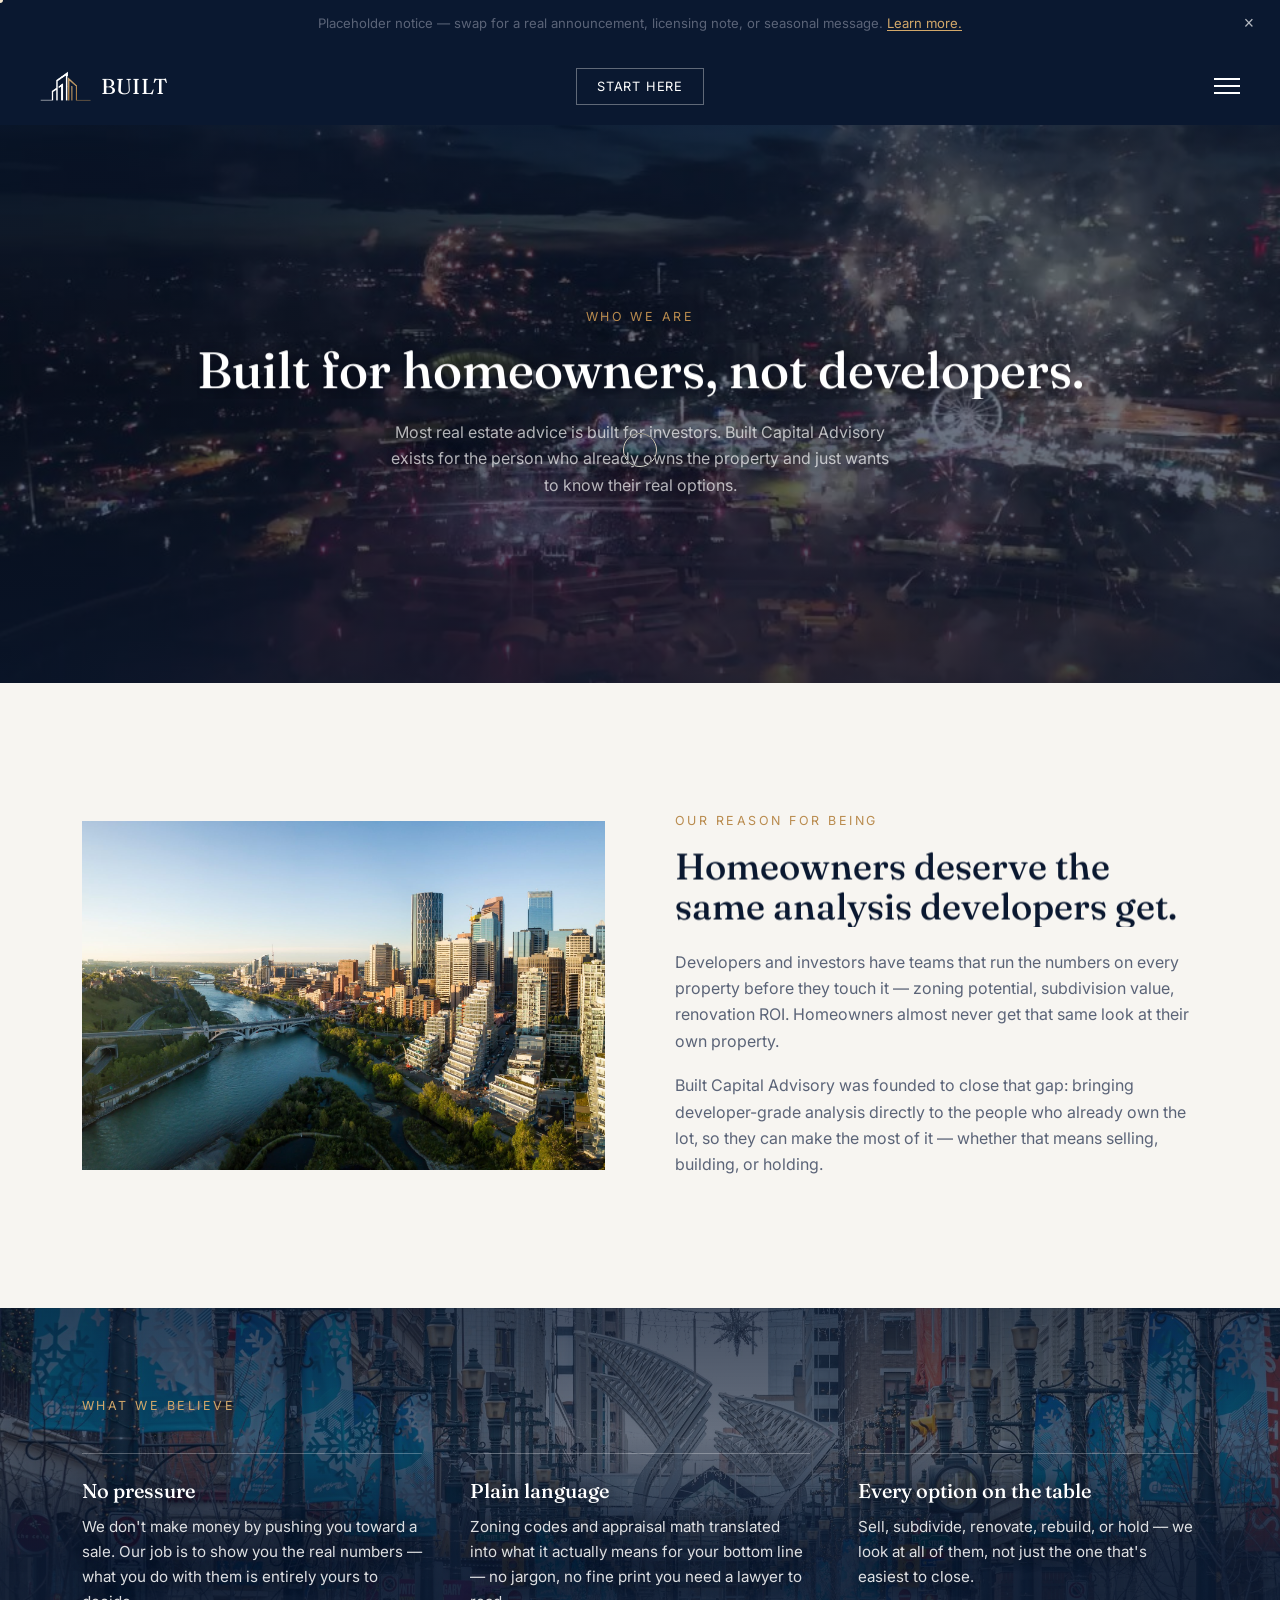
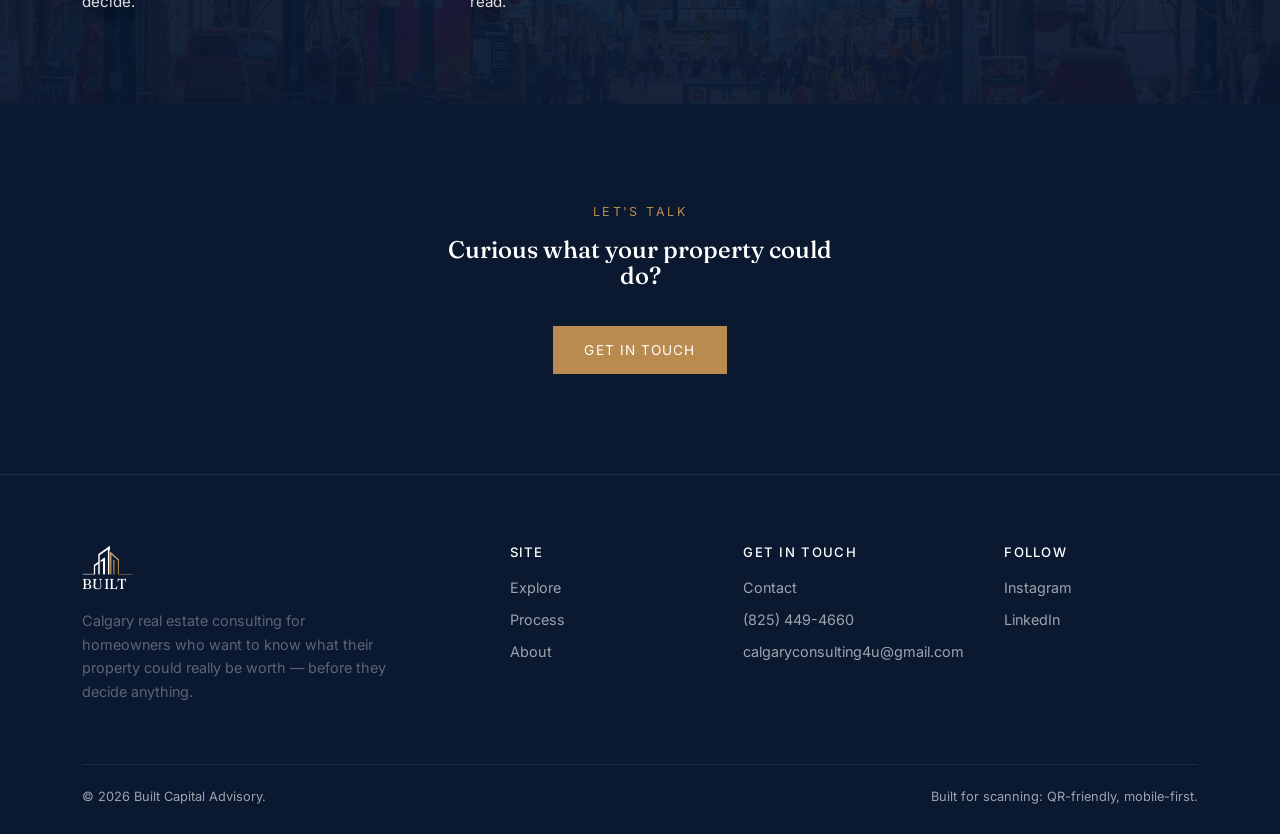
==== commit c8904bb2: "Wire forms to Formspree, fix logo intro, swap About/Contact media Forms: all four forms (contact + h" ====
--- a/about.html
+++ b/about.html
@@ -7,7 +7,7 @@
 <link rel="preconnect" href="https://fonts.googleapis.com">
 <link rel="preconnect" href="https://fonts.gstatic.com" crossorigin>
 <link href="https://fonts.googleapis.com/css2?family=Fraunces:ital,opsz,wght@0,9..144,400;0,9..144,500;1,9..144,400&family=Inter:wght@400;500;600&display=swap" rel="stylesheet">
-<link rel="stylesheet" href="css/style.css?v=57">
+<link rel="stylesheet" href="css/style.css?v=65">
 </head>
 <body>
 
@@ -41,7 +41,10 @@
   <a href="index.html" class="mobile-menu__cta">Start Here</a>
 </div>
 
-<header class="page-hero page-hero--image" style="background-image:url('assets/img/about-hero.jpg')">
+<header class="page-hero page-hero--video">
+  <video class="gate-video" id="aboutVideo" loop muted playsinline preload="none"
+         poster="assets/img/about-hero-poster.jpg" data-src="assets/video/about.mp4"
+         aria-hidden="true"></video>
   <div class="gate-video-overlay page-hero__overlay" aria-hidden="true"></div>
 
   <span class="eyebrow">Who We Are</span>
@@ -51,7 +54,10 @@
 
 <section class="section">
   <div class="container split">
-    <div class="media"></div>
+    <div class="media">
+      <img class="media__img" src="assets/img/about-hero.jpg"
+           alt="Aerial view of downtown Calgary along the Bow River">
+    </div>
     <div class="reveal">
       <span class="eyebrow">Our Reason for Being</span>
       <h2 class="text-reveal" style="font-size:clamp(1.6rem,3.2vw,2.3rem); margin-bottom:22px;">Homeowners deserve the same analysis developers get.</h2>
@@ -129,6 +135,6 @@
   </div>
 </footer>
 
-<script src="js/main.js?v=57"></script>
+<script src="js/main.js?v=65"></script>
 </body>
 </html>
--- a/css/style.css
+++ b/css/style.css
@@ -48,30 +48,40 @@
    transparent mask. Whatever sits behind (hero video/gradient)
    only shows through the letter shapes. Scaling the layer up
    grows those letter-holes past the viewport edges, so it reads
-   as the camera pushing straight through the logo into the site. */
+   as the camera pushing straight through the logo into the site.
+
+   The cutout has to be a real hole: CSS masks read the mask
+   image's ALPHA, not its luminance, so black-on-white text masks
+   nothing — it's opaque either way. The SVG therefore does its own
+   <mask> internally and paints a rect through it, which leaves the
+   letters genuinely transparent. 'slice' + cover keeps the navy
+   filling the viewport at any aspect ratio without stretching the
+   wordmark. */
 .intro {
   position: fixed;
   inset: 0;
   z-index: 500;
   background: var(--navy-950);
-  -webkit-mask-image: url("data:image/svg+xml,%3Csvg xmlns='http://www.w3.org/2000/svg' viewBox='0 0 100 100'%3E%3Crect width='100' height='100' fill='white'/%3E%3Ctext x='50' y='58' text-anchor='middle' font-family='Arial, Helvetica, sans-serif' font-weight='900' font-size='17' letter-spacing='1' fill='black'%3EBUILT%3C/text%3E%3C/svg%3E");
-  mask-image: url("data:image/svg+xml,%3Csvg xmlns='http://www.w3.org/2000/svg' viewBox='0 0 100 100'%3E%3Crect width='100' height='100' fill='white'/%3E%3Ctext x='50' y='58' text-anchor='middle' font-family='Arial, Helvetica, sans-serif' font-weight='900' font-size='17' letter-spacing='1' fill='black'%3EBUILT%3C/text%3E%3C/svg%3E");
+  -webkit-mask-image: url("data:image/svg+xml,%3Csvg xmlns='http://www.w3.org/2000/svg' viewBox='0 0 100 100' preserveAspectRatio='xMidYMid slice'%3E%3Cdefs%3E%3Cmask id='c'%3E%3Crect width='100' height='100' fill='white'/%3E%3Ctext x='50' y='56' text-anchor='middle' font-family='Arial, Helvetica, sans-serif' font-weight='900' font-size='16' letter-spacing='1.5' fill='black'%3EBUILT%3C/text%3E%3C/mask%3E%3C/defs%3E%3Crect width='100' height='100' fill='white' mask='url(%23c)'/%3E%3C/svg%3E");
+  mask-image: url("data:image/svg+xml,%3Csvg xmlns='http://www.w3.org/2000/svg' viewBox='0 0 100 100' preserveAspectRatio='xMidYMid slice'%3E%3Cdefs%3E%3Cmask id='c'%3E%3Crect width='100' height='100' fill='white'/%3E%3Ctext x='50' y='56' text-anchor='middle' font-family='Arial, Helvetica, sans-serif' font-weight='900' font-size='16' letter-spacing='1.5' fill='black'%3EBUILT%3C/text%3E%3C/mask%3E%3C/defs%3E%3Crect width='100' height='100' fill='white' mask='url(%23c)'/%3E%3C/svg%3E");
   -webkit-mask-repeat: no-repeat;
   mask-repeat: no-repeat;
   -webkit-mask-position: center;
   mask-position: center;
-  -webkit-mask-size: 60% auto;
-  mask-size: 60% auto;
+  -webkit-mask-size: cover;
+  mask-size: cover;
   transform: scale(1);
   cursor: pointer;
 }
 .intro.zoom {
-  transform: scale(26);
-  transition: transform 1.7s cubic-bezier(.76, 0, .24, 1);
-}
+  transform: scale(16);
+  transition: transform 1.5s cubic-bezier(.66, 0, .34, 1);
+}
+/* Fades while the zoom is still running, so the reveal never parks
+   on a flat navy screen when the camera passes between two letters. */
 .intro.hide {
   opacity: 0;
-  transition: opacity .5s ease;
+  transition: opacity .7s ease;
 }
 body.intro-active { overflow: hidden; }
 
@@ -1309,8 +1319,14 @@
   z-index: 1;
 }
 .cta-band--image h2,
-.cta-band--image .eyebrow {
+.cta-band--image .eyebrow,
+.cta-band--image p {
   text-shadow: 0 2px 18px rgba(5,12,26,0.85);
+}
+/* The muted body colour that reads fine on flat navy disappears against a
+   busy photo, so the supporting line goes near-white here. */
+.cta-band--image p {
+  color: rgba(255,255,255,0.92);
 }
 
 /* ---------- Footer ---------- */
@@ -1499,16 +1515,19 @@
   align-items: center;
 }
 .split .media {
-  aspect-ratio: 4/5;
+  /* Was 4/5 portrait while this held a placeholder. Now it holds a wide
+     skyline aerial, so a taller box would crop most of the city out. */
+  aspect-ratio: 3/2;
   background: linear-gradient(160deg, var(--navy-800), var(--navy-950));
   position: relative;
   overflow: hidden;
 }
-.split .media::after {
-  content: "";
-  position: absolute; inset: 0;
-  background-image: linear-gradient(rgba(255,255,255,0.05) 1px, transparent 1px), linear-gradient(90deg, rgba(255,255,255,0.05) 1px, transparent 1px);
-  background-size: 34px 34px;
+.media__img {
+  position: absolute;
+  inset: 0;
+  width: 100%;
+  height: 100%;
+  object-fit: cover;
 }
 @media (max-width: 860px) {
   .split { grid-template-columns: 1fr; gap: 36px; }
@@ -1544,6 +1563,19 @@
 @media (max-width: 640px) {
   .contact-form .row { grid-template-columns: 1fr; }
 }
+/* Inline submit feedback. Only one is ever shown at a time and both stay
+   [hidden] until the fetch resolves. */
+.form-note {
+  margin: 0;
+  font-size: 0.9rem;
+  line-height: 1.5;
+  padding-left: 14px;
+  border-left: 2px solid currentColor;
+}
+.form-note--ok { color: var(--gold-500); }
+.form-note--err { color: #b3402f; }
+.form-note a { color: inherit; text-decoration: underline; }
+.contact-form button[disabled] { opacity: 0.6; cursor: progress; }
 
 .qr-note {
   display: flex;
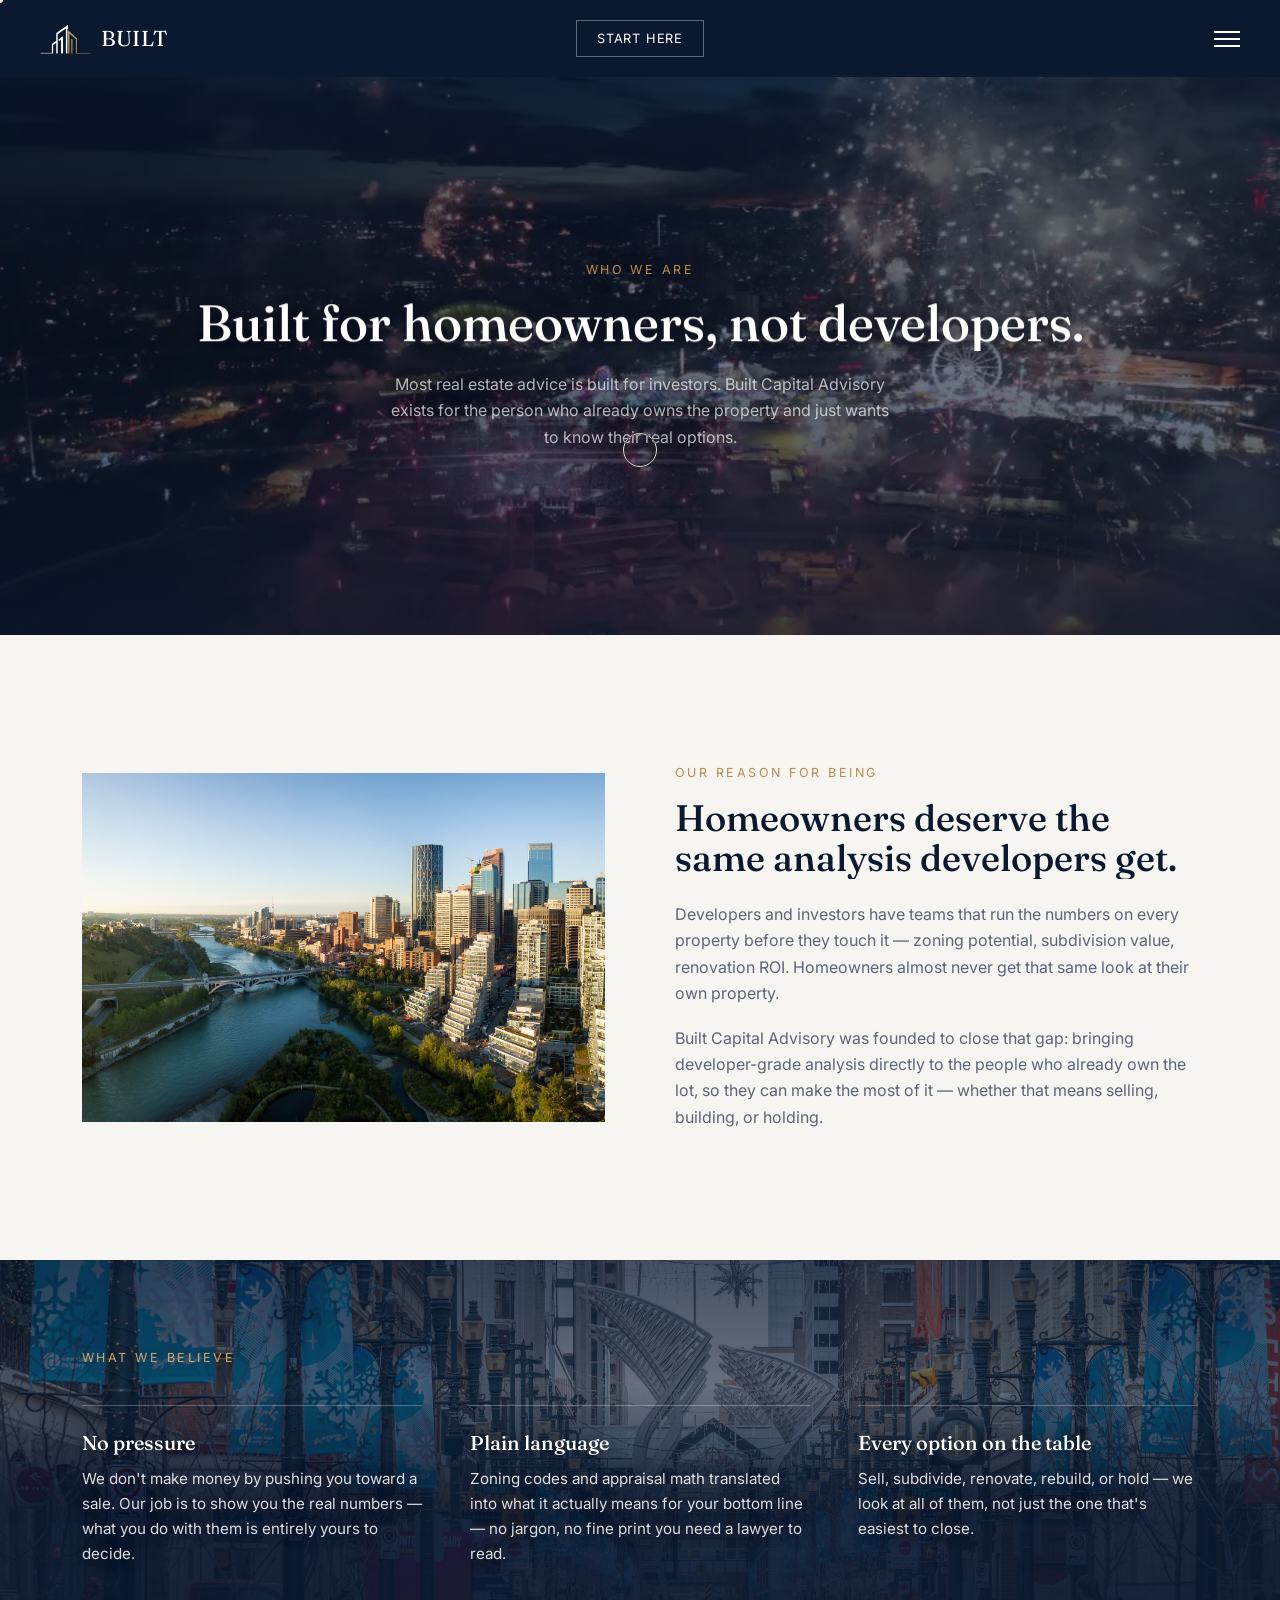
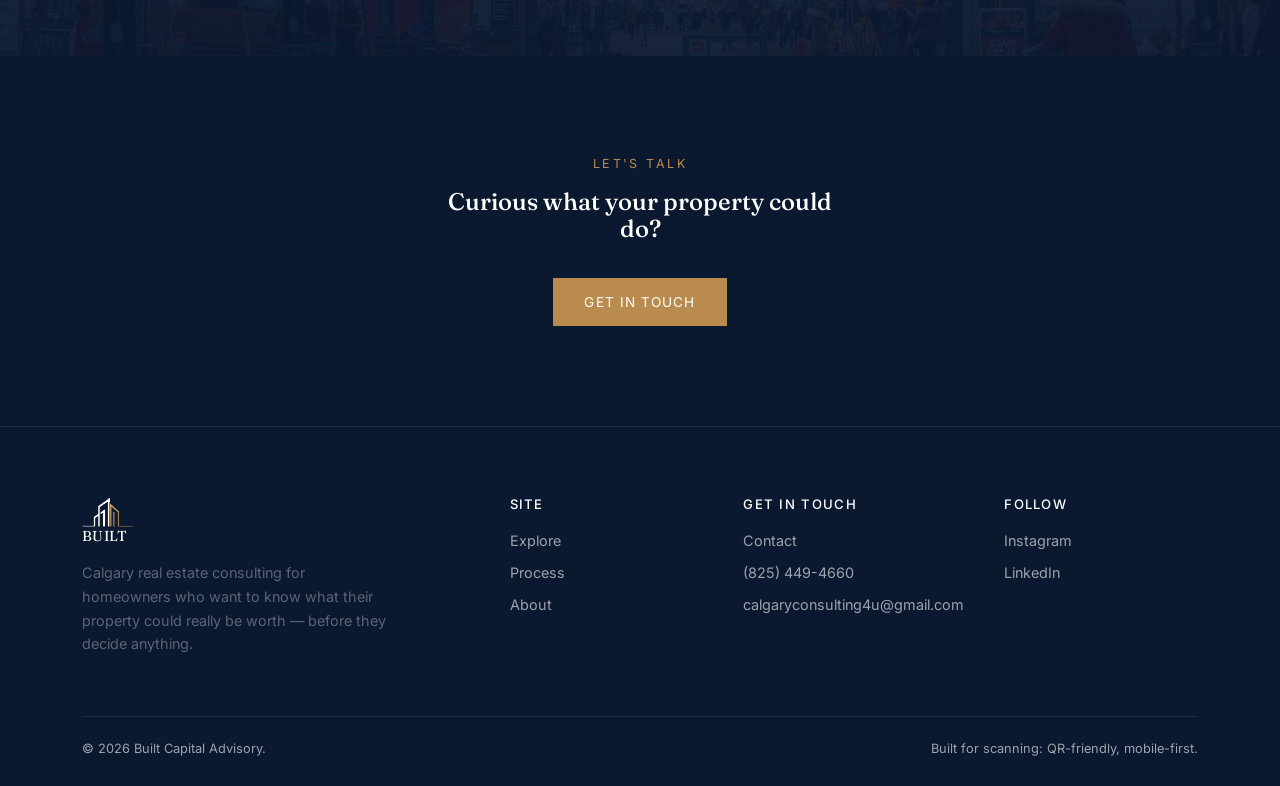
==== commit 185c015f: "Remove placeholder copy from the live site; retry video on first tap The "Placeholder notice" bar wa" ====
--- a/about.html
+++ b/about.html
@@ -7,16 +7,10 @@
 <link rel="preconnect" href="https://fonts.googleapis.com">
 <link rel="preconnect" href="https://fonts.gstatic.com" crossorigin>
 <link href="https://fonts.googleapis.com/css2?family=Fraunces:ital,opsz,wght@0,9..144,400;0,9..144,500;1,9..144,400&family=Inter:wght@400;500;600&display=swap" rel="stylesheet">
-<link rel="stylesheet" href="css/style.css?v=65">
+<link rel="stylesheet" href="css/style.css?v=69">
 </head>
 <body>
 
-<div class="alert-bar" id="alertBar">
-  <div class="alert-bar__inner">
-    <p style="margin:0;">Placeholder notice — swap for a real announcement, licensing note, or seasonal message. <a href="contact.html">Learn more.</a></p>
-    <button class="alert-bar__close" aria-label="Close alert banner">&times;</button>
-  </div>
-</div>
 
 <nav class="nav">
   <a href="index.html" class="nav-logo"><img src="assets/img/built-icon-dark.png" alt="Built Capital Advisory" class="nav-logo__icon">BUILT</a>
@@ -43,7 +37,7 @@
 
 <header class="page-hero page-hero--video">
   <video class="gate-video" id="aboutVideo" loop muted playsinline preload="none"
-         poster="assets/img/about-hero-poster.jpg" data-src="assets/video/about.mp4"
+         poster="assets/img/about-hero-poster.jpg" data-src="assets/video/about.mp4" data-src-mobile="assets/video/about-mobile.mp4"
          aria-hidden="true"></video>
   <div class="gate-video-overlay page-hero__overlay" aria-hidden="true"></div>
 
@@ -135,6 +129,6 @@
   </div>
 </footer>
 
-<script src="js/main.js?v=65"></script>
+<script src="js/main.js?v=69"></script>
 </body>
 </html>
--- a/css/style.css
+++ b/css/style.css
@@ -588,6 +588,26 @@
 }
 .nav-cta:hover { background: var(--gold-500); border-color: var(--gold-500); }
 
+/* Phone nav. At 390px the desktop sizing overruns the bar and the logo and
+   CTA print on top of each other, so everything tightens up. The CTA stays
+   — most traffic arrives here by QR code from a flyer, so the primary
+   action has to be reachable without opening the drawer first. */
+@media (max-width: 600px) {
+  .nav { padding: 14px 16px; gap: 8px; }
+  .nav-logo { font-size: 1.05rem; gap: 7px; }
+  .nav-logo__icon { height: 24px; }
+  .nav-cta {
+    padding: 8px 12px;
+    font-size: 0.68rem;
+    letter-spacing: 0.04em;
+    white-space: nowrap;
+  }
+}
+@media (max-width: 360px) {
+  /* Nothing left to trim: drop the wordmark and keep the icon. */
+  .nav-logo { font-size: 0; }
+}
+
 /* Hamburger icon: three bars that morph into an X. This is the
    site's only nav trigger at every viewport width — there's no
    separate always-visible desktop link row. */
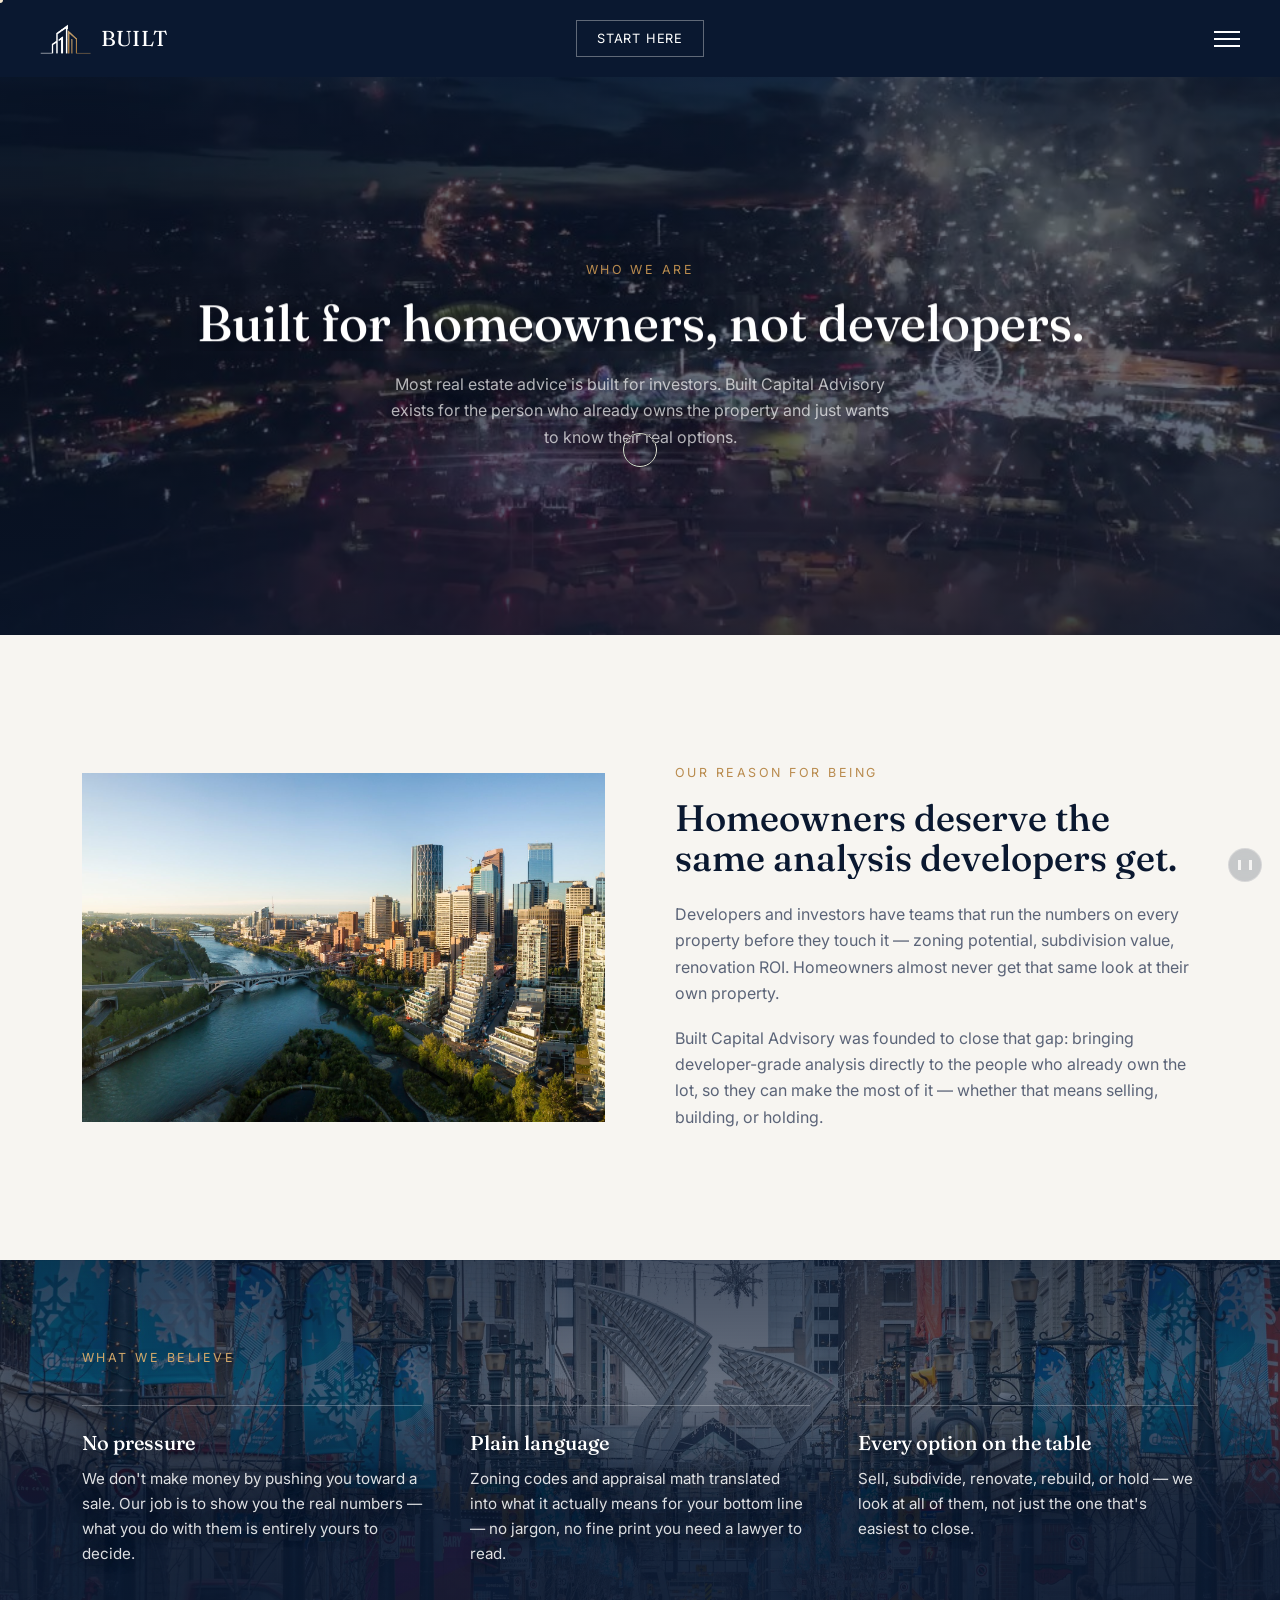
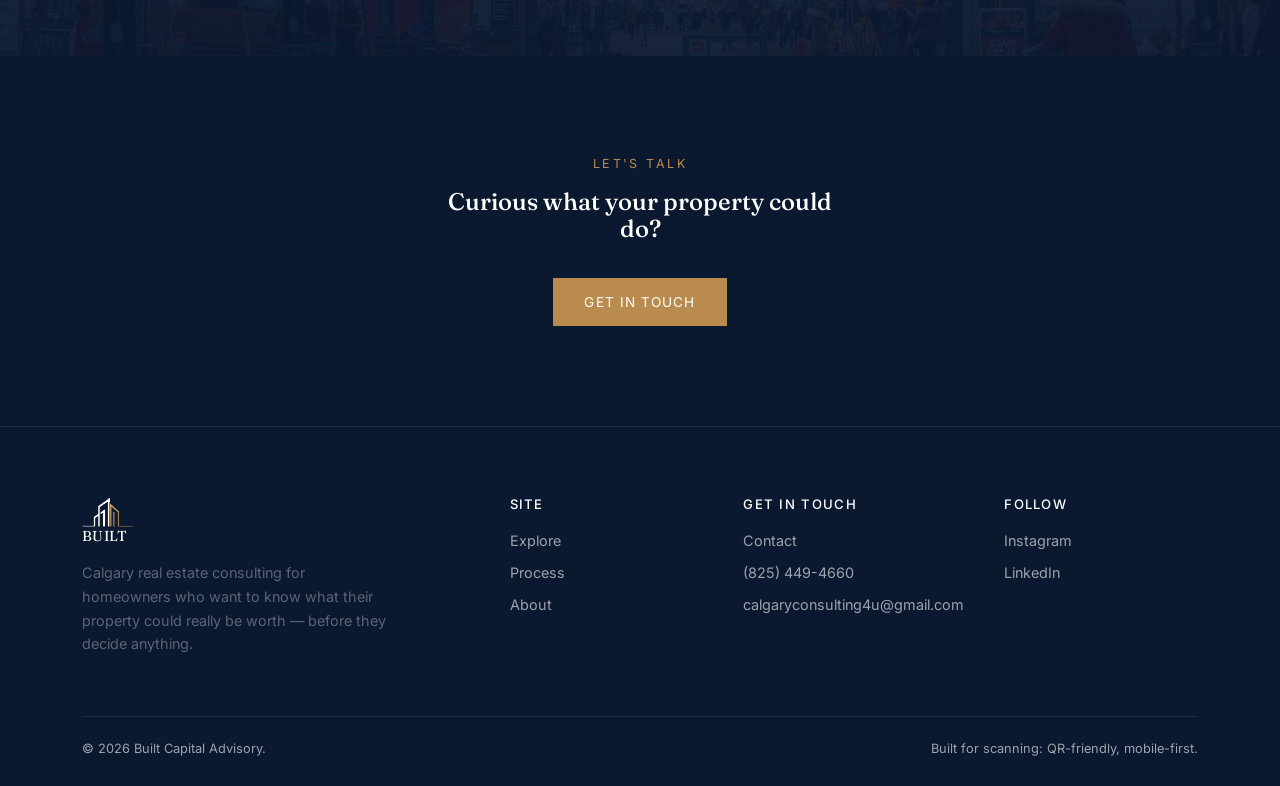
==== commit c4b76af8: "Play background video for reduced-motion visitors; sharper mobile encodes Reduced-motion was gated i" ====
--- a/about.html
+++ b/about.html
@@ -7,7 +7,7 @@
 <link rel="preconnect" href="https://fonts.googleapis.com">
 <link rel="preconnect" href="https://fonts.gstatic.com" crossorigin>
 <link href="https://fonts.googleapis.com/css2?family=Fraunces:ital,opsz,wght@0,9..144,400;0,9..144,500;1,9..144,400&family=Inter:wght@400;500;600&display=swap" rel="stylesheet">
-<link rel="stylesheet" href="css/style.css?v=69">
+<link rel="stylesheet" href="css/style.css?v=75">
 </head>
 <body>
 
@@ -129,6 +129,6 @@
   </div>
 </footer>
 
-<script src="js/main.js?v=69"></script>
+<script src="js/main.js?v=75"></script>
 </body>
 </html>
--- a/css/style.css
+++ b/css/style.css
@@ -85,6 +85,51 @@
 }
 body.intro-active { overflow: hidden; }
 
+/* ---------- Background-video pause control ----------
+   Deliberately quiet: the looping footage plays for everyone, including
+   visitors who have reduced-motion set, so there has to be a way to stop
+   it that doesn't shout at the rest of the design. */
+.video-toggle {
+  position: fixed;
+  right: 18px;
+  bottom: 18px;
+  z-index: 250;
+  width: 34px;
+  height: 34px;
+  border-radius: 50%;
+  border: 1px solid rgba(255,255,255,0.3);
+  background: rgba(10,24,48,0.45);
+  backdrop-filter: blur(6px);
+  -webkit-backdrop-filter: blur(6px);
+  cursor: pointer;
+  opacity: 0.45;
+  transition: opacity .2s ease, border-color .2s ease;
+  display: grid;
+  place-items: center;
+}
+.video-toggle:hover,
+.video-toggle:focus-visible { opacity: 1; border-color: var(--gold-500); }
+/* Pause glyph: two bars, drawn with a border so there's no extra markup. */
+.video-toggle::before {
+  content: "";
+  width: 8px;
+  height: 10px;
+  border-left: 3px solid rgba(255,255,255,0.9);
+  border-right: 3px solid rgba(255,255,255,0.9);
+}
+/* Play glyph: one triangle, nudged right to look optically centred. */
+.video-toggle.is-paused::before {
+  width: 0; height: 0;
+  border: 6px solid transparent;
+  border-left: 9px solid rgba(255,255,255,0.9);
+  border-right: 0;
+  margin-left: 4px;
+}
+@media (max-width: 600px) {
+  .video-toggle { right: 12px; bottom: 12px; width: 30px; height: 30px; }
+}
+@media print { .video-toggle { display: none; } }
+
 /* ---------- Alert / notice bar ----------
    Sits above the sticky nav in normal document flow. Collapsing
    its max-height (rather than toggling display) is what lets the
